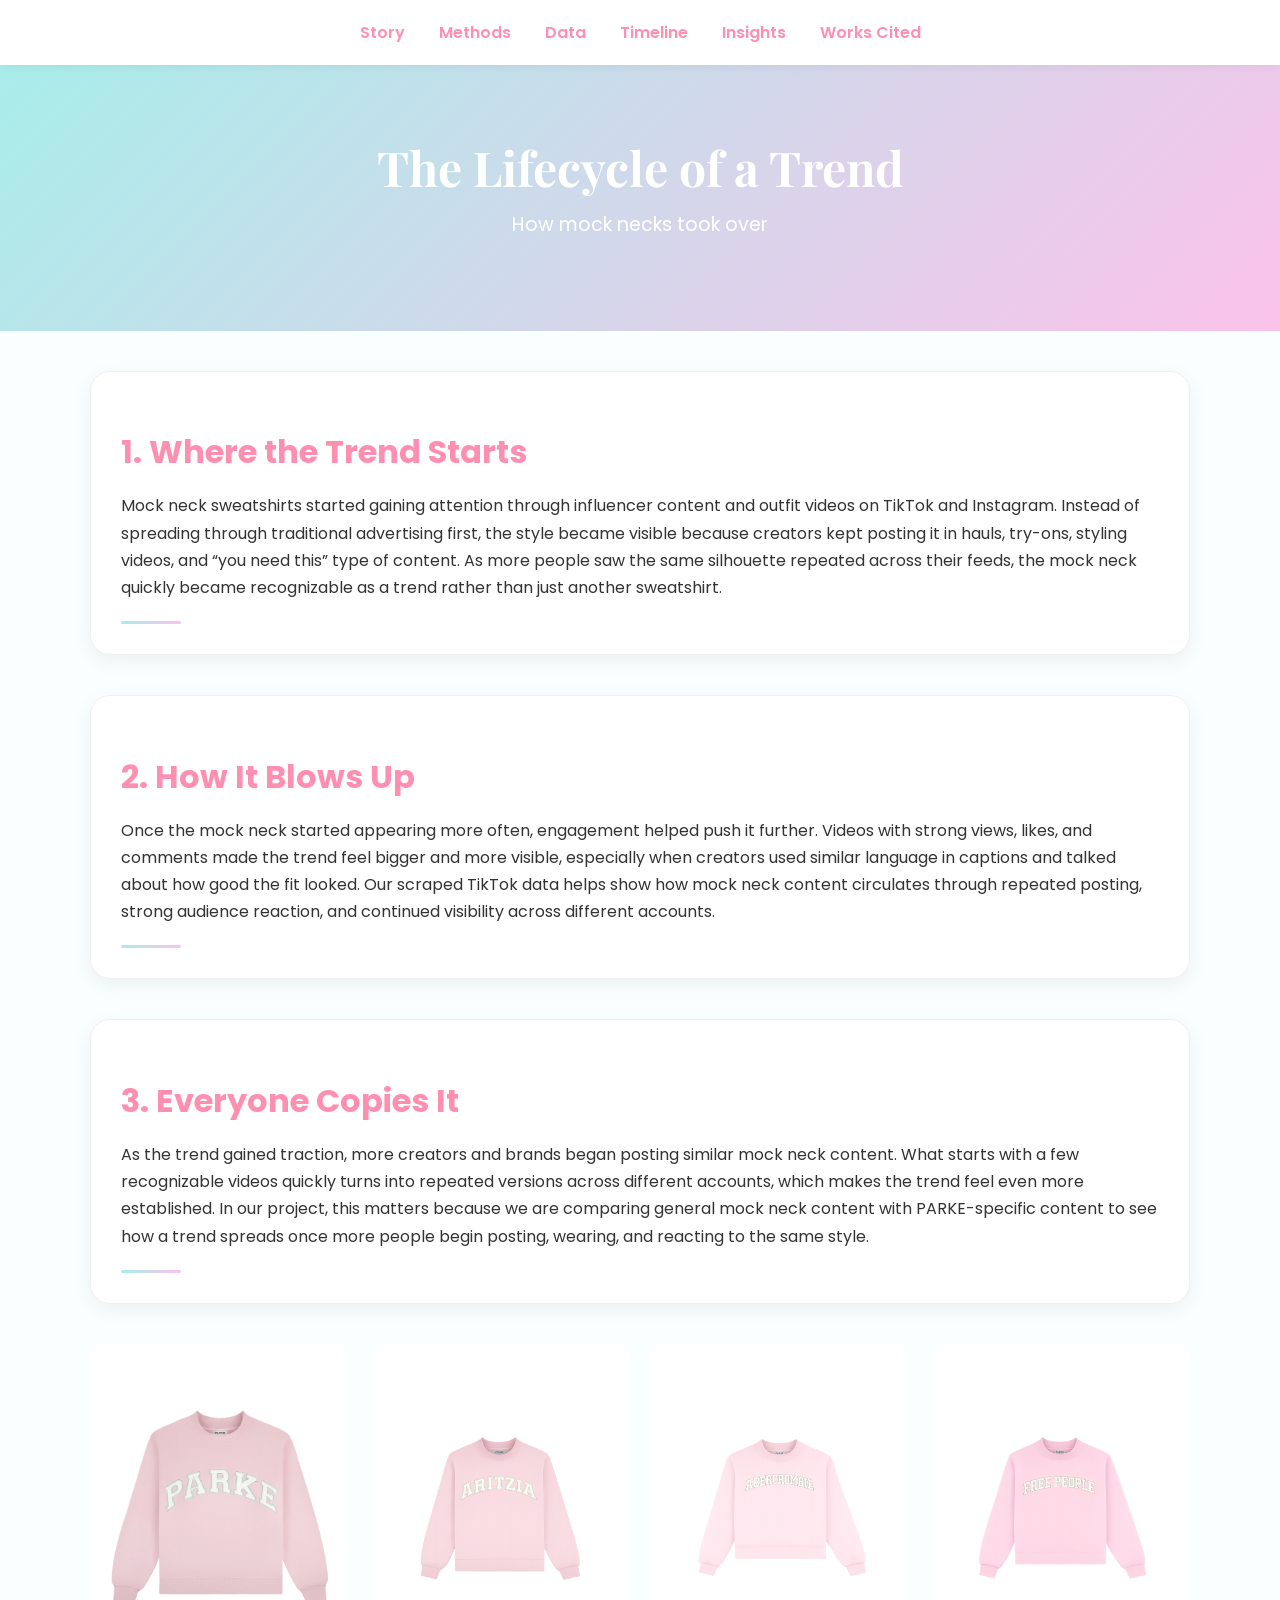
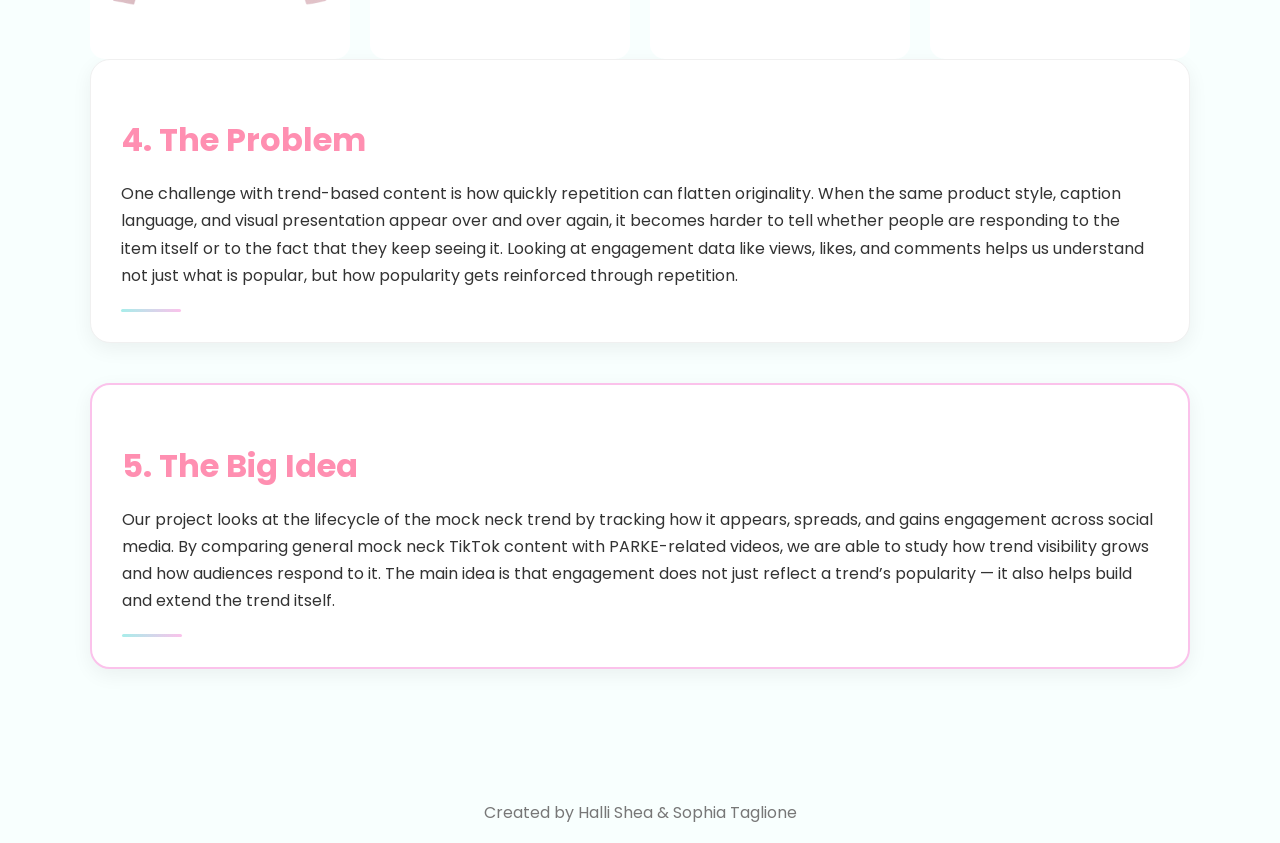
==== index.html @ 61af5d96 "Name changes Changed up Names for our Data etc." ====
<!DOCTYPE html>
<html>
<head>

 <nav>
  <a href="index.html">Story</a>
  <a href="methods.html">Methods</a>
  <a href="findings.html">Data</a>
  <a href="timeline.html">Timeline</a>
  <a href="insights.html">Insights</a>
  <a href="WorksCited.html">Works Cited</a>
</nav>

<link rel="stylesheet" href="style.css">
    <title>Mock Neck Trend Project</title>
</head>
<body>
<body>

<header>
    <h1>The Lifecycle of a Trend</h1>
    <p>How mock necks took over</p>
</header>

<main>

<section>
    <h2>1. Where the Trend Starts</h2>
    <p>Mock neck sweatshirts started gaining attention through influencer content and outfit videos on TikTok and Instagram. Instead of spreading through traditional advertising first, the style became visible because creators kept posting it in hauls, try-ons, styling videos, and “you need this” type of content. As more people saw the same silhouette repeated across their feeds, the mock neck quickly became recognizable as a trend rather than just another sweatshirt.</p>
    
</section>

<section>
    <h2>2. How It Blows Up</h2>
    <p>Once the mock neck started appearing more often, engagement helped push it further. Videos with strong views, likes, and comments made the trend feel bigger and more visible, especially when creators used similar language in captions and talked about how good the fit looked. Our scraped TikTok data helps show how mock neck content circulates through repeated posting, strong audience reaction, and continued visibility across different accounts.</p>
</section>

<section>
  <h2>3. Everyone Copies It</h2>
  <p>As the trend gained traction, more creators and brands began posting similar mock neck content. What starts with a few recognizable videos quickly turns into repeated versions across different accounts, which makes the trend feel even more established. In our project, this matters because we are comparing general mock neck content with PARKE-specific content to see how a trend spreads once more people begin posting, wearing, and reacting to the same style.</p>
  </section>

  <div class="brand-grid">

    <!-- PARKE -->
    <div class="brand-card">
      <div class="image-wrap">
        <img src="images/parkemockneck.webp" alt="PARKE mock neck">
        <div class="overlay">
          <h3>PARKE</h3>
          <p>The brand that started the mock neck trend.</p>
        </div>
      </div>
    </div>

    <!-- ARITZIA -->
    <div class="brand-card">
      <div class="image-wrap">
        <img src="images/aritziamockneck.png" alt="Aritzia mock neck">
        <div class="overlay">
          <h3>Aritzia</h3>
          <p>Premium retail adapting influencer-driven trends.</p>
        </div>
      </div>
    </div>

    <!-- ABERCROMBIE -->
    <div class="brand-card">
      <div class="image-wrap">
        <img src="images/Abercrombiemockneck.png" alt="Abercrombie mock neck">
        <div class="overlay">
          <h3>Abercrombie</h3>
          <p>Mainstream retail following fast-moving trends.</p>
        </div>
      </div>
    </div>

    <!-- FREE PEOPLE -->
    <div class="brand-card">
      <div class="image-wrap">
        <img src="images/Freepeople.png" alt="Free People mock neck">
        <div class="overlay">
          <h3>Free People</h3>
          <p>Shows how trends spread across different style identities.</p>
        </div>
      </div>
    </div>

  </div>
</section>
    </div>

</div>
</section>

<section>
    <h2>4. The Problem</h2>
    <p>One challenge with trend-based content is how quickly repetition can flatten originality. When the same product style, caption language, and visual presentation appear over and over again, it becomes harder to tell whether people are responding to the item itself or to the fact that they keep seeing it. Looking at engagement data like views, likes, and comments helps us understand not just what is popular, but how popularity gets reinforced through repetition.</p>
</section>

<section>
    <h2>5. The Big Idea</h2>
    <p>Our project looks at the lifecycle of the mock neck trend by tracking how it appears, spreads, and gains engagement across social media. By comparing general mock neck TikTok content with PARKE-related videos, we are able to study how trend visibility grows and how audiences respond to it. The main idea is that engagement does not just reflect a trend’s popularity — it also helps build and extend the trend itself.</p>
</section>

  </main>
</body>
<footer class="footer">
  <p>Created by Halli Shea & Sophia Taglione</p>
</footer>
</html>
---- style.css ----
@import url('https://fonts.googleapis.com/css2?family=Poppins:wght@300;500;700&family=Playfair+Display:wght@500&display=swap');

body {
    font-family: 'Poppins', sans-serif;
    background-color: #f8fffe;
    color: #333;
    margin: 0;
    padding: 0;
}

header {
    background: linear-gradient(135deg, #a8edea, #fbc2eb);
    text-align: center;
    padding: 70px 20px;
}

h1 {
    font-family: 'Playfair Display', serif;
    margin: 0;
    font-size: 3rem;
    color: #ffffff;
}

header p {
    margin-top: 10px;
    font-size: 1.2rem;
    color: #ffffff;
}

main {
    max-width: 1100px;
    margin: 0 auto;
    padding: 40px 20px;
}

section {
    background-color: #ffffff;
    margin-bottom: 40px;
    padding: 30px;
    border-radius: 20px;
    box-shadow: 0 6px 20px rgba(0, 0, 0, 0.06);
    border: 1px solid #f0f0f0;
    transition: transform 0.3s ease;
}

section:hover {
    transform: translateY(-5px);
}

h2 {
    color: #ff8fb1;
    margin-bottom: 10px;
    font-size: 2rem;
}

p {
    line-height: 1.7;
    font-size: 1rem;
}

img {
    width: 100%;
    border-radius: 14px;
    margin-top: 15px;
}

section::after {
    content: "";
    display: block;
    width: 60px;
    height: 3px;
    background: linear-gradient(to right, #a8edea, #fbc2eb);
    margin-top: 20px;
    border-radius: 10px;
}

.brand-grid {
    display: grid;
    grid-template-columns: repeat(auto-fit, minmax(220px, 1fr));
    gap: 20px;
    margin-top: 25px;
}

.brand-card {
    position: relative;
    border-radius: 15px;
    padding: 20px;
    background: white;
    overflow: hidden;
}

.image-wrap {
    position: relative;
    width: 100%;
    max-width: 260px;
    margin: 0 auto;
}

.image-wrap img {
    width: 100%;
    height: 260px;
    object-fit: contain;
    display: block;
}

.overlay {
    position: absolute;
    inset: 0;
    background: rgba(255, 143, 177, 0.9);
    color: white;
    opacity: 0;
    transition: 0.3s ease;
    border-radius: 15px;
    display: flex;
    flex-direction: column;
    align-items: center;
    justify-content: center;
    text-align: center;
    padding: 20px;
}

.image-wrap:hover .overlay {
    opacity: 1;
}

.overlay h3 {
    margin-bottom: 10px;
    font-size: 1.2rem;
}

.overlay p {
    font-size: 0.9rem;
}

/* DATA SECTION */
.data-section {
    background: linear-gradient(180deg, #ffffff 0%, #fcfcff 100%);
}

.section-intro {
    margin-bottom: 30px;
}

.chart-grid {
    display: grid;
    grid-template-columns: 1fr 1fr;
    gap: 24px;
    margin-top: 25px;
}

.chart-card {
    background: #fff9fc;
    border: 1px solid #f7dce8;
    border-radius: 18px;
    padding: 22px;
    box-shadow: 0 4px 12px rgba(0, 0, 0, 0.04);
}

.chart-card h3 {
    margin-top: 0;
    margin-bottom: 18px;
    color: #ff8fb1;
    font-size: 1.3rem;
}

.chart-card canvas {
    width: 100% !important;
    max-height: 340px;
}

.chart-note {
    margin-top: 15px;
    font-size: 0.95rem;
    color: #555;
}

.full-width {
    margin-top: 24px;
}

@media (max-width: 900px) {
    .chart-grid {
        grid-template-columns: 1fr;
    }

    h1 {
        font-size: 2.4rem;
    }

    h2 {
        font-size: 1.7rem;
    }
}

nav {
    background: #ffffff;
    padding: 15px 20px;
    text-align: center;
    box-shadow: 0 2px 10px rgba(0, 0, 0, 0.05);
    position: sticky;
    top: 0;
    z-index: 100;
}

nav a {
    color: #ff8fb1;
    text-decoration: none;
    font-weight: 600;
    margin: 0 18px;
    font-size: 1rem;
}

nav a:hover {
    color: #d96f95;
}

.page-button {
    display: inline-block;
    margin-top: 20px;
    background: linear-gradient(to right, #a8edea, #fbc2eb);
    color: white;
    text-decoration: none;
    padding: 12px 22px;
    border-radius: 999px;
    font-weight: 600;
    transition: 0.3s ease;
}

.page-button:hover {
    transform: translateY(-2px);
    opacity: 0.95;
}

.button-wrap {
    text-align: center;
    margin-top: 10px;
}

.top-nav {
  display: flex;
  justify-content: center;
  gap: 40px;
  padding: 15px 0;
  background: #ffffff;
  position: sticky;
  top: 0;
  z-index: 1000;
}

.top-nav a {
  text-decoration: none;
  font-weight: 600;
  color: #ff8fb1;
  font-size: 1.1rem;
  transition: 0.2s ease;
}

.top-nav a:hover {
  opacity: 0.6;
}

section:last-of-type {
    border: 2px solid #fbc2eb;
}

nav {
  text-align: center;
  padding: 20px;
}

nav a {
  margin: 0 15px;
  text-decoration: none;
  color: #ff8fb1;
  font-weight: 600;
}

.timeline-bar {
    position: relative;
    display: grid;
    grid-template-columns: repeat(6, 1fr);
    gap: 20px;
    margin-top: 30px;
    padding-top: 30px;
}

.timeline-bar::before {
    content: "";
    position: absolute;
    top: 38px;
    left: 0;
    right: 0;
    height: 4px;
    background: linear-gradient(to right, #a8edea, #fbc2eb);
    border-radius: 10px;
    z-index: 0;
}

.timeline-point {
    position: relative;
    text-align: center;
    z-index: 1;
}

.timeline-dot {
    width: 18px;
    height: 18px;
    background: #ff8fb1;
    border: 4px solid #ffffff;
    border-radius: 50%;
    margin: 0 auto 18px;
    box-shadow: 0 0 0 3px rgba(255, 143, 177, 0.18);
}

.timeline-point h3 {
    font-size: 1rem;
    color: #ff8fb1;
    margin-bottom: 8px;
}

.timeline-point p {
    font-size: 0.9rem;
    line-height: 1.5;
    margin: 0 auto;
    max-width: 160px;
}

@media (max-width: 950px) {
    .timeline-bar {
        grid-template-columns: 1fr;
        gap: 28px;
        padding-top: 0;
    }

    .timeline-bar::before {
        display: none;
    }

    .timeline-point {
        background: #fff9fc;
        border: 1px solid #f7dce8;
        border-radius: 18px;
        padding: 20px;
    }

    .timeline-dot {
        margin-bottom: 12px;
    }

    .timeline-point p {
        max-width: 100%;
    }
}

.quote-grid {
    display: grid;
    grid-template-columns: repeat(auto-fit, minmax(220px, 1fr));
    gap: 20px;
    margin: 25px 0;
}

.quote-card {
    background: #fff9fc;
    border: 1px solid #f7dce8;
    border-radius: 18px;
    padding: 24px;
    box-shadow: 0 4px 12px rgba(0, 0, 0, 0.04);
    text-align: center;
}

.quote-card p {
    margin: 0;
    font-weight: 600;
    color: #555;
    font-size: 1rem;
}

.example-grid {
    display: grid;
    grid-template-columns: repeat(auto-fit, minmax(320px, 1fr));
    gap: 24px;
    margin-top: 25px;
}

.example-card {
    background: #fff9fc;
    border: 1px solid #f7dce8;
    border-radius: 18px;
    padding: 20px;
    box-shadow: 0 4px 12px rgba(0, 0, 0, 0.04);
}

.paired-images {
    display: grid;
    grid-template-columns: 1fr 1fr;
    gap: 12px;
    margin-bottom: 15px;
}

.paired-images img {
    width: 100%;
    height: 260px;
    object-fit: contain;
    background: #ffffff;
    border-radius: 14px;
    margin: 0;
}

.example-card h3 {
    color: #ff8fb1;
    margin-bottom: 8px;
}

.example-card p {
    font-size: 0.95rem;
}
.works-container {
  max-width: 800px;
  margin: 0 auto;
  padding: 60px 20px;
}

.works-container h1 {
  text-align: center;
  font-size: 40px;
  margin-bottom: 40px;
  color: #000;
}

.works-list p {
  font-size: 14px;
  line-height: 1.6;
  margin-bottom: 25px;
}

.works-list a {
  color: #d97ca4;
  word-break: break-word;
}

.footer {
  text-align: center;
  font-size: 12px;
  color: #777;
  margin-top: 50px;
}
.works-card {
  background: #fffafc;
  border: 2px solid #f3b6d3;
  border-radius: 20px;
  padding: 30px;
  max-width: 700px;
  margin: 40px auto;
}

.works-card p {
  font-size: 14px;
  line-height: 1.6;
  margin-bottom: 20px;
}
.ai-disclosure {
  margin-top: 40px;
  font-size: 12px;
  color: #666;
  text-align: center;
}
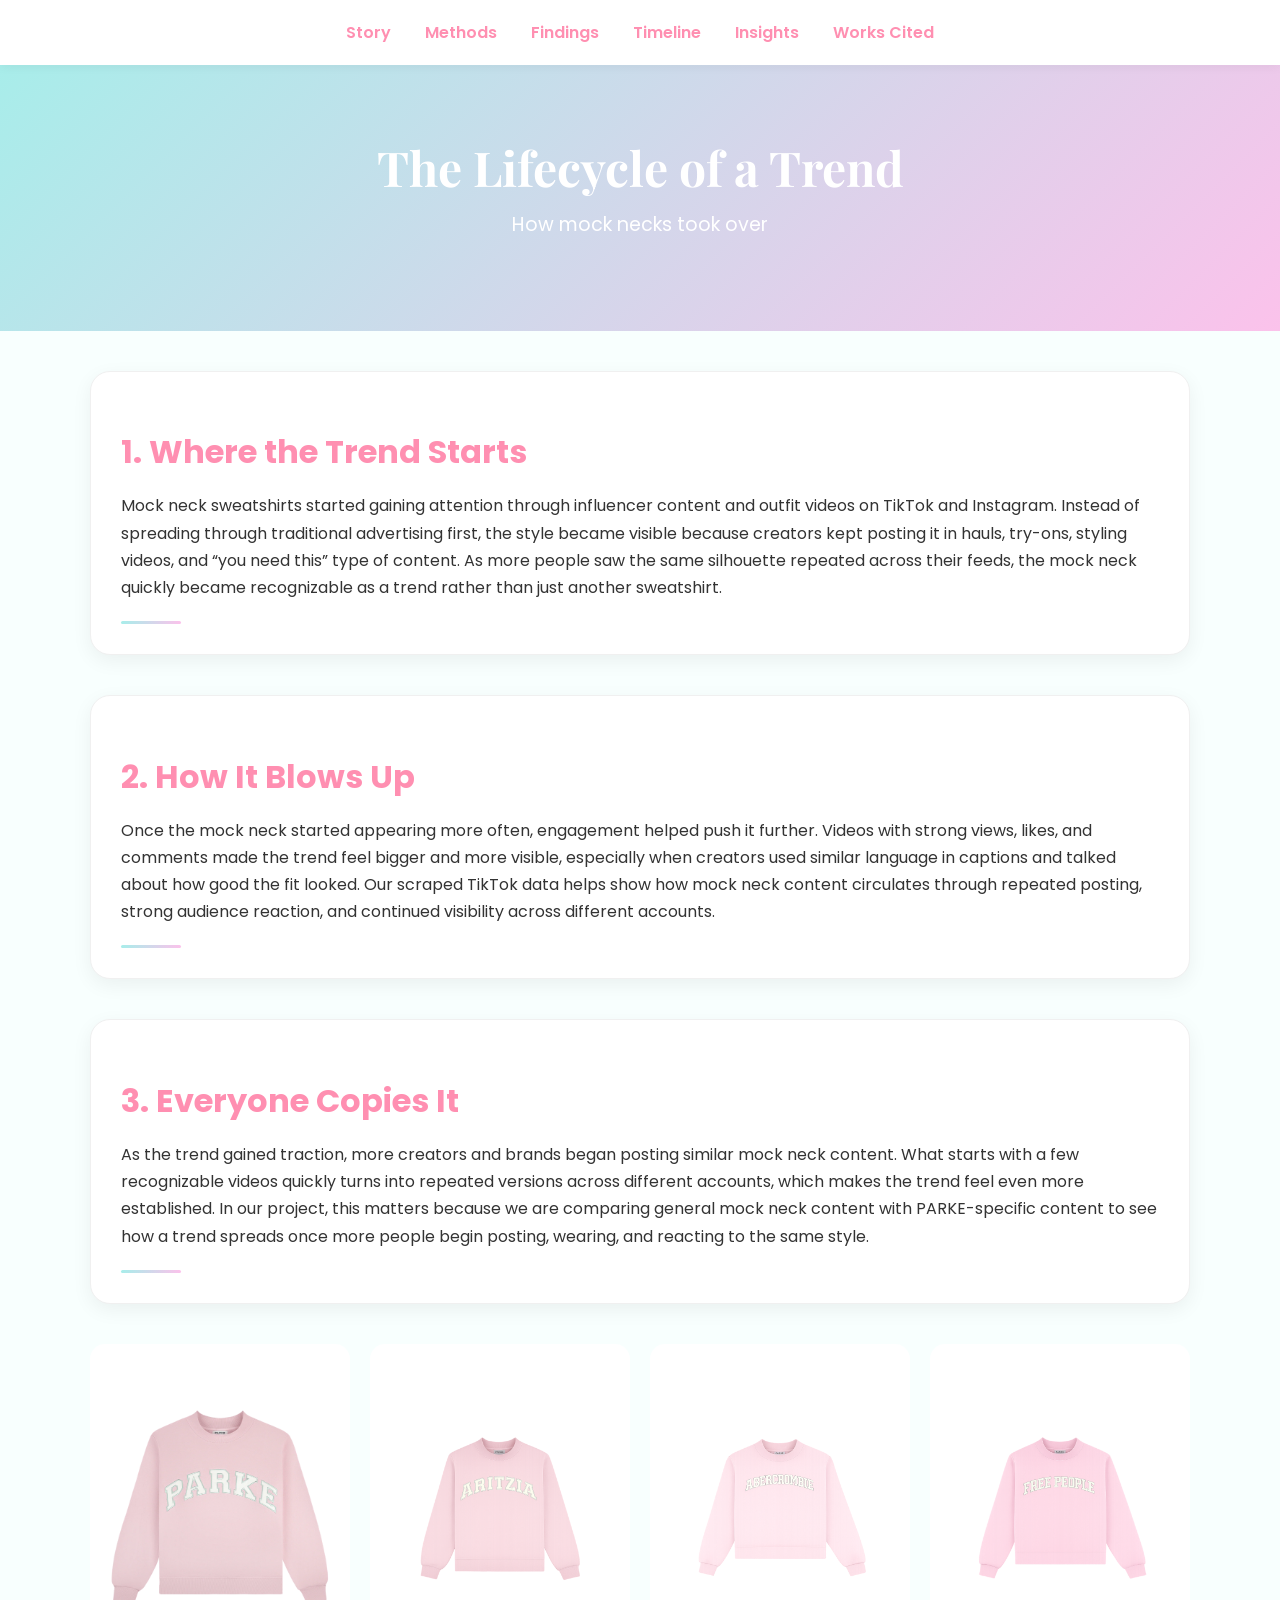
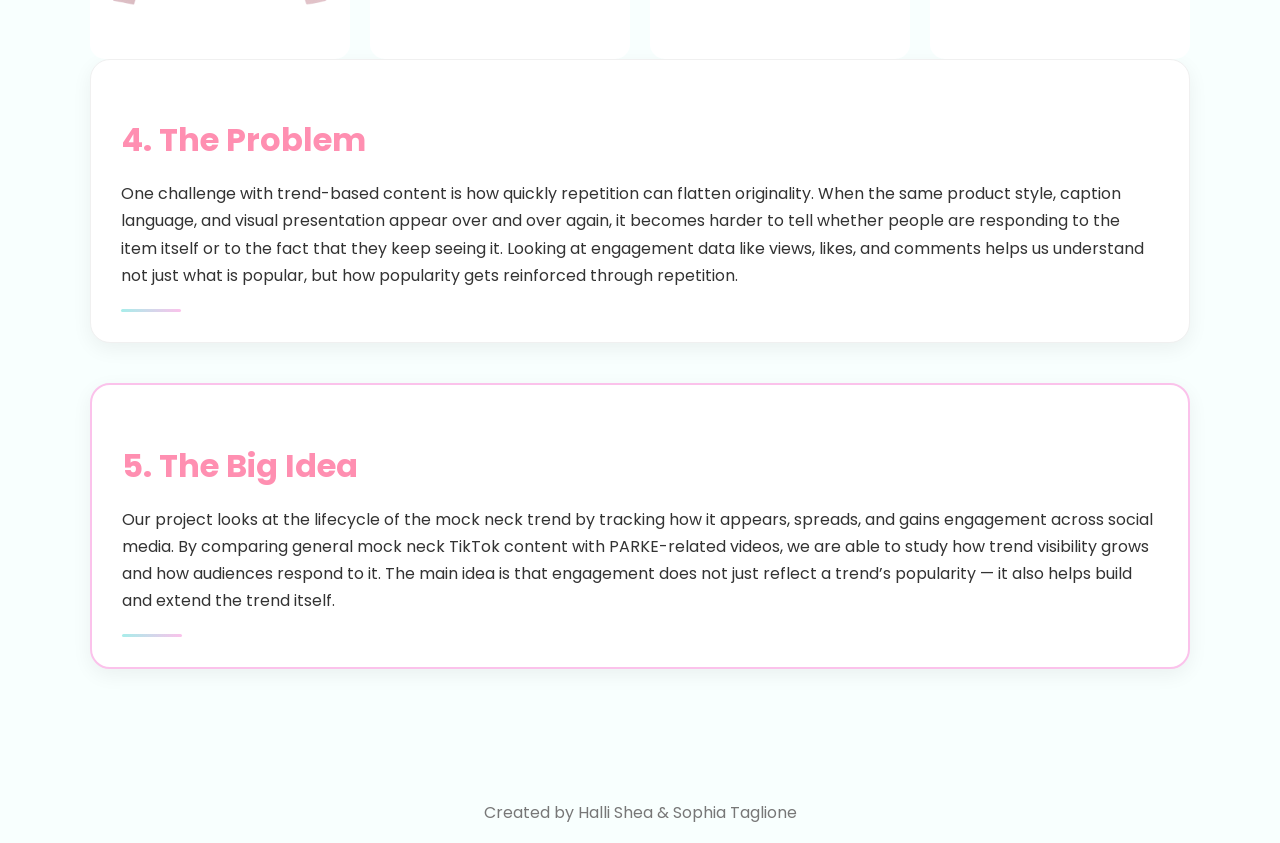
==== commit 2206db7a: "Rename Data nav link to Findings and fix markup Update navigation across pages to change the link la" ====
--- a/index.html
+++ b/index.html
@@ -2,10 +2,10 @@
 <html>
 <head>
 
- <nav>
+  <nav>
   <a href="index.html">Story</a>
   <a href="methods.html">Methods</a>
-  <a href="findings.html">Data</a>
+  <a href="findings.html">Findings</a>
   <a href="timeline.html">Timeline</a>
   <a href="insights.html">Insights</a>
   <a href="WorksCited.html">Works Cited</a>
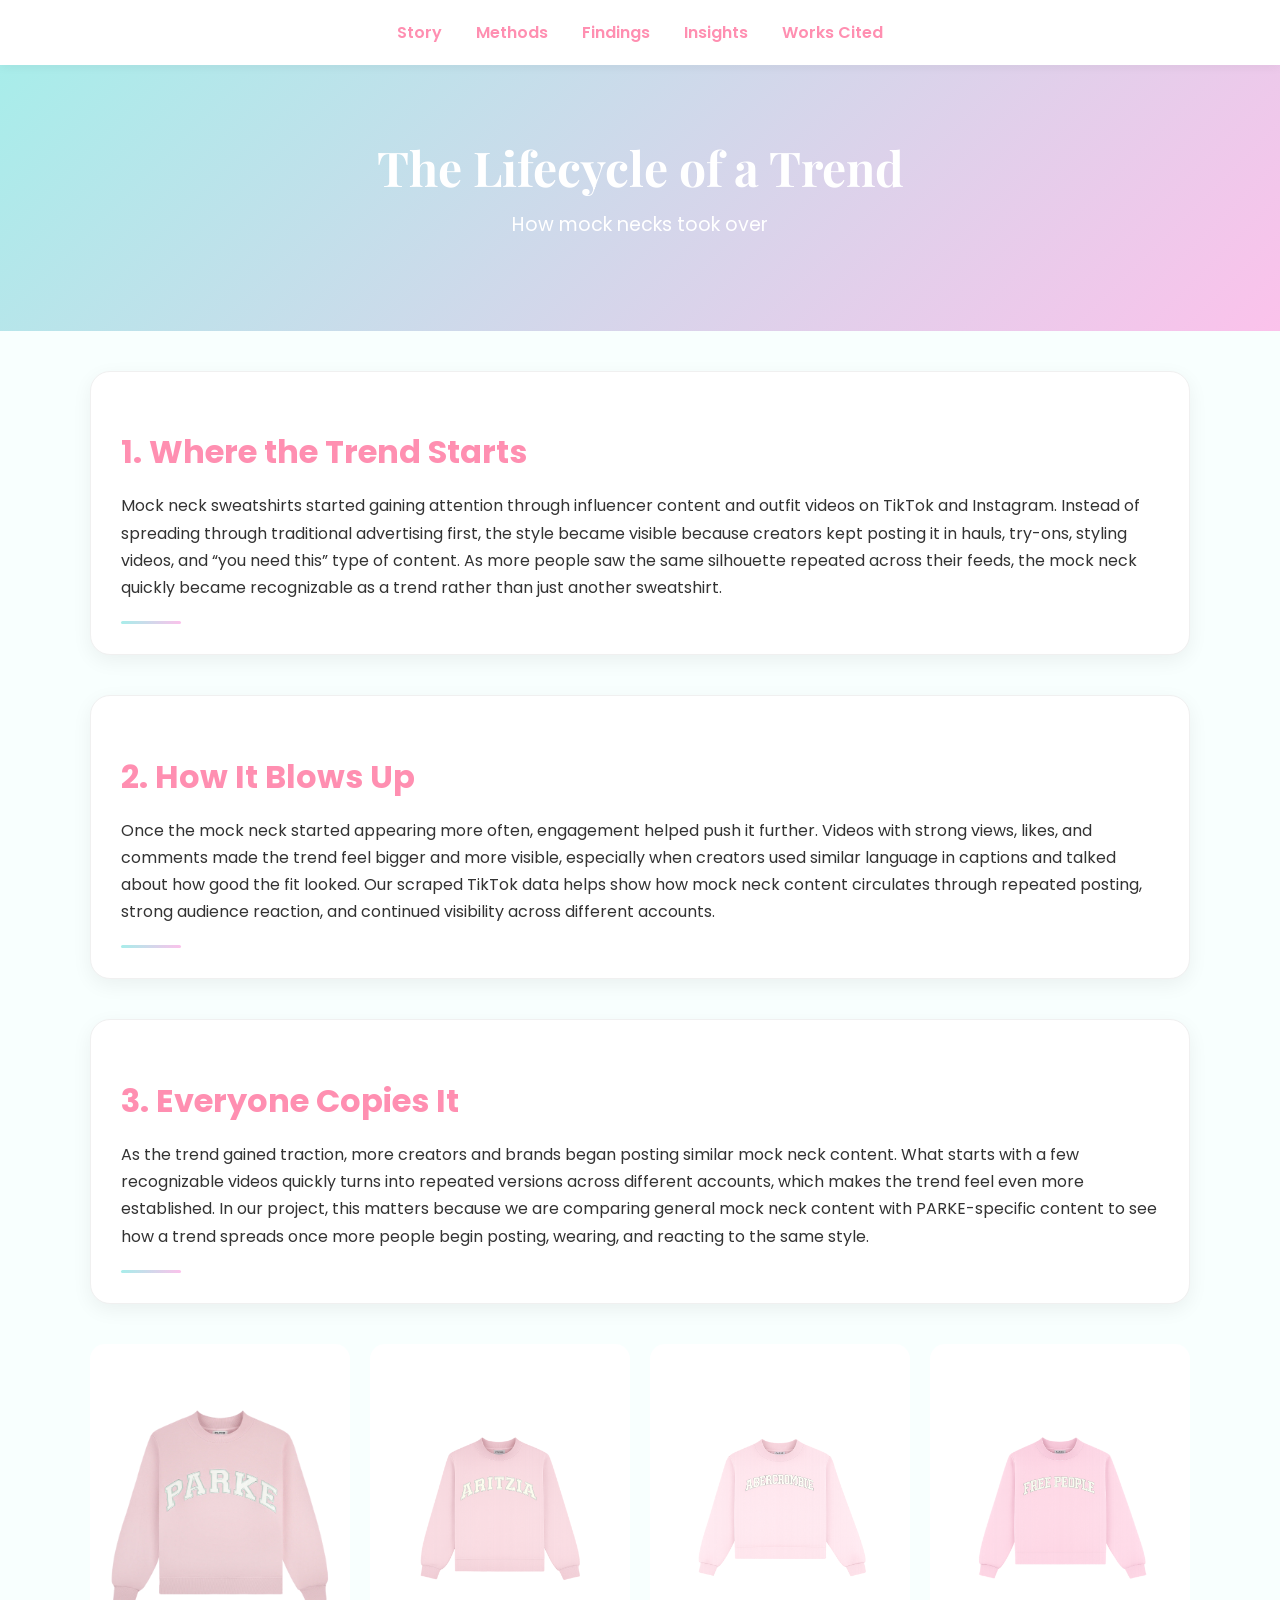
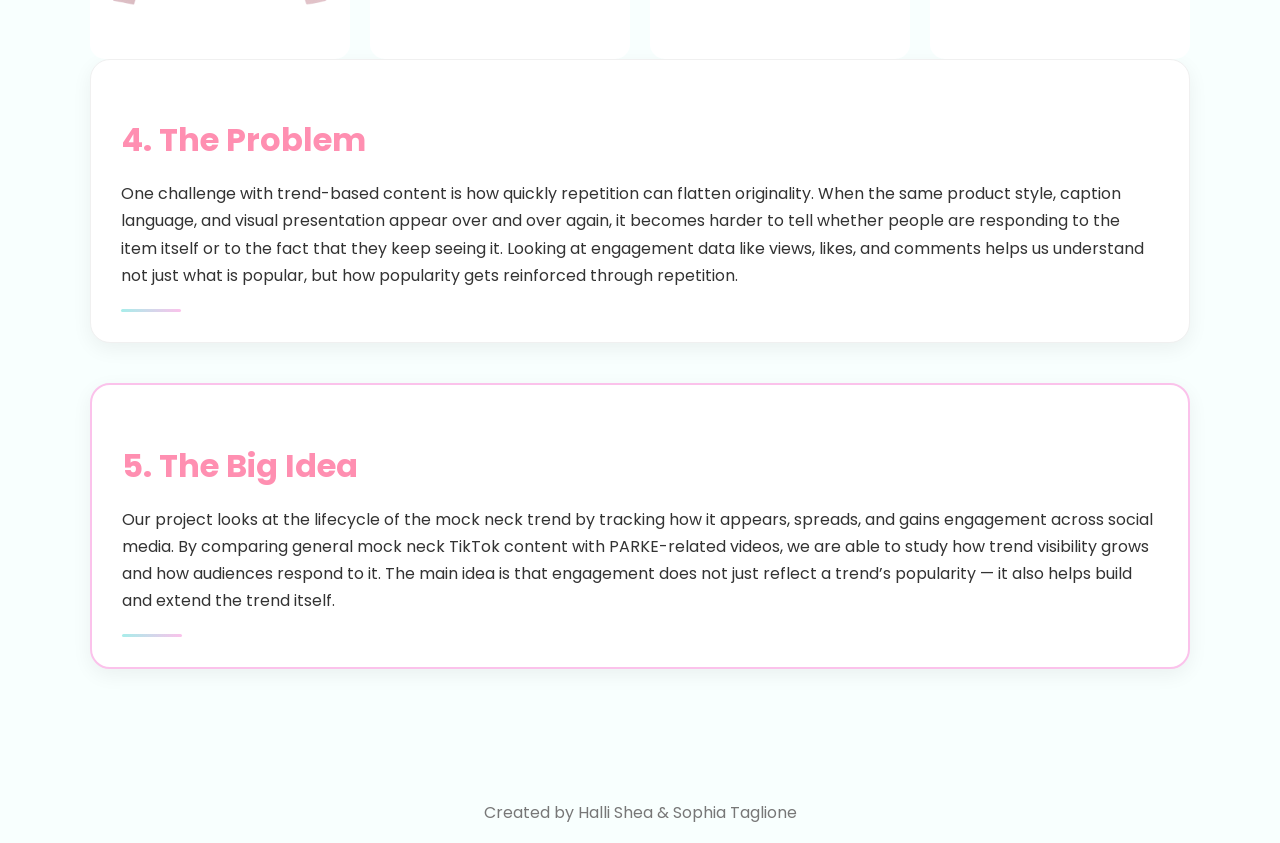
==== commit 1c9a48ac: "Remove timeline page; embed timeline content Delete timeline.html and remove Timeline links from sit" ====
--- a/index.html
+++ b/index.html
@@ -6,7 +6,6 @@
   <a href="index.html">Story</a>
   <a href="methods.html">Methods</a>
   <a href="findings.html">Findings</a>
-  <a href="timeline.html">Timeline</a>
   <a href="insights.html">Insights</a>
   <a href="WorksCited.html">Works Cited</a>
 </nav>
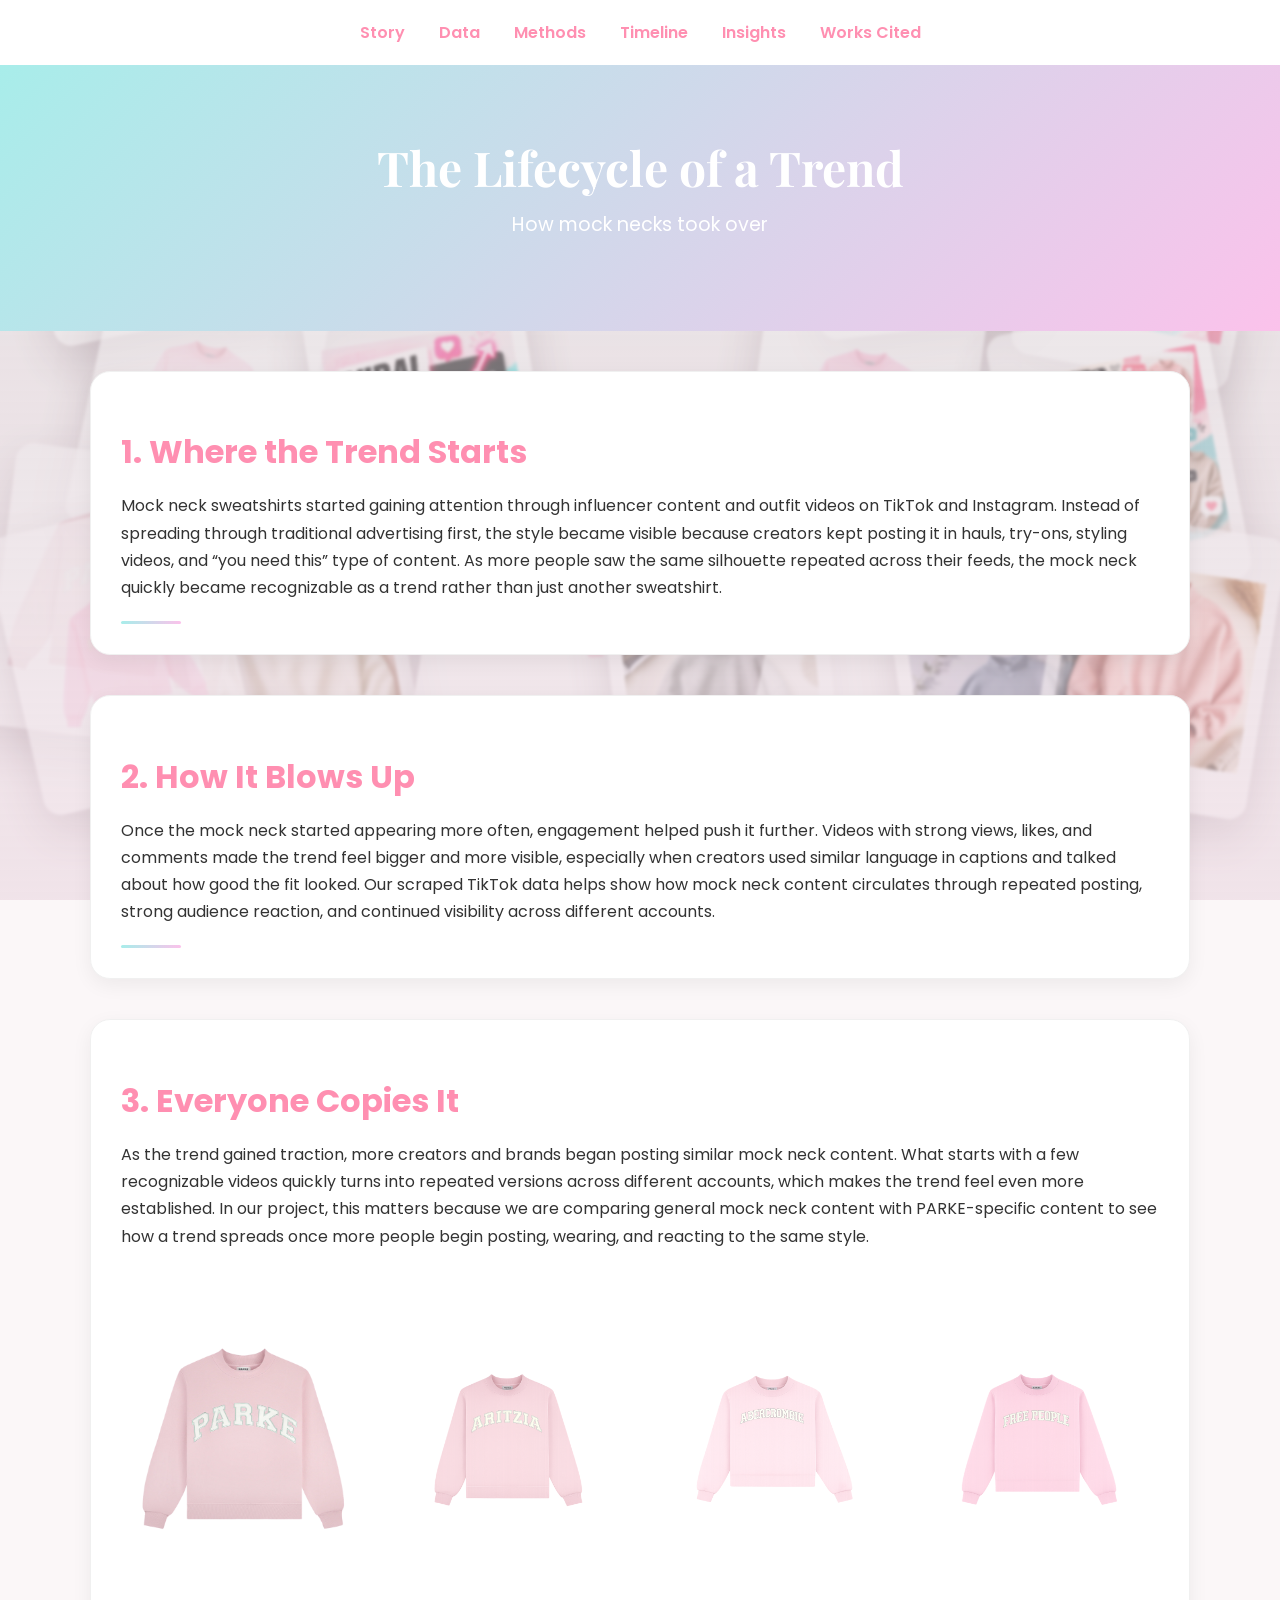
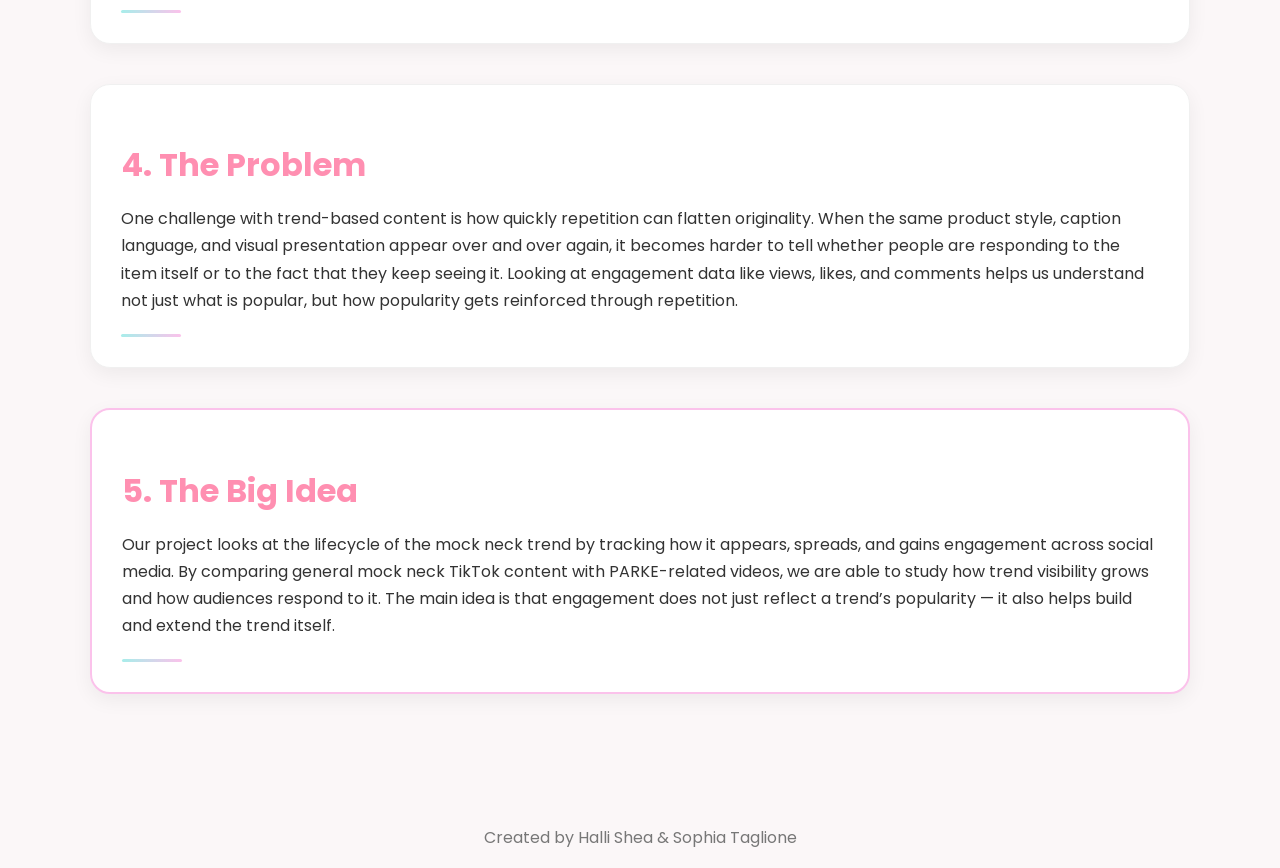
==== commit 5c5c3b49: "Homepage update" ====
--- a/index.html
+++ b/index.html
@@ -1,20 +1,40 @@
 <!DOCTYPE html>
-<html>
+<html lang="en">
 <head>
+<meta charset="UTF-8">
+<meta name="viewport" content="width=device-width, initial-scale=1.0">
+<link rel="stylesheet" href="style.css">
+    <title>Mock Neck Trend Project</title>
+</head>
+<body class="homepage">
 
-  <nav>
+<div class="trend-collage-bg" aria-hidden="true">
+  <img src="images/parkemockneck.webp" alt="">
+  <img src="images/collage-sold-out.png" alt="">
+  <img src="images/aritziamockneck.png" alt="">
+  <img src="images/collage-comments.png" alt="">
+  <img src="images/Abercrombiemockneck.png" alt="">
+  <img src="images/collage-viral-graph.png" alt="">
+  <img src="images/Freepeople.png" alt="">
+  <img src="images/collage-trending-feed.png" alt="">
+  <img src="images/parkemockneck.webp" alt="">
+  <img src="images/collage-cream-mockneck.png" alt="">
+  <img src="images/aritziamockneck.png" alt="">
+  <img src="images/collage-gray-mockneck.png" alt="">
+  <img src="images/Abercrombiemockneck.png" alt="">
+  <img src="images/collage-blue-mockneck.png" alt="">
+  <img src="images/Freepeople.png" alt="">
+  <img src="images/collage-pink-mockneck.png" alt="">
+</div>
+
+<nav>
   <a href="index.html">Story</a>
+  <a href="data.html">Data</a>
   <a href="methods.html">Methods</a>
-  <a href="findings.html">Findings</a>
+  <a href="timeline.html">Timeline</a>
   <a href="insights.html">Insights</a>
   <a href="WorksCited.html">Works Cited</a>
 </nav>
-
-<link rel="stylesheet" href="style.css">
-    <title>Mock Neck Trend Project</title>
-</head>
-<body>
-<body>
 
 <header>
     <h1>The Lifecycle of a Trend</h1>
@@ -37,7 +57,6 @@
 <section>
   <h2>3. Everyone Copies It</h2>
   <p>As the trend gained traction, more creators and brands began posting similar mock neck content. What starts with a few recognizable videos quickly turns into repeated versions across different accounts, which makes the trend feel even more established. In our project, this matters because we are comparing general mock neck content with PARKE-specific content to see how a trend spreads once more people begin posting, wearing, and reacting to the same style.</p>
-  </section>
 
   <div class="brand-grid">
 
@@ -87,10 +106,6 @@
 
   </div>
 </section>
-    </div>
-
-</div>
-</section>
 
 <section>
     <h2>4. The Problem</h2>
@@ -103,8 +118,8 @@
 </section>
 
   </main>
-</body>
 <footer class="footer">
   <p>Created by Halli Shea & Sophia Taglione</p>
 </footer>
-</html>+</body>
+</html>
--- a/style.css
+++ b/style.css
@@ -6,6 +6,148 @@
     color: #333;
     margin: 0;
     padding: 0;
+}
+
+body.homepage {
+    background: #fbf7f8;
+    min-height: 100vh;
+    overflow-x: hidden;
+}
+
+.trend-collage-bg {
+    position: fixed;
+    inset: 0;
+    z-index: 0;
+    pointer-events: none;
+    overflow: hidden;
+}
+
+.trend-collage-bg::after {
+    content: "";
+    position: absolute;
+    inset: 0;
+    background:
+        linear-gradient(180deg, rgba(255, 255, 255, 0.18), rgba(255, 233, 244, 0.54)),
+        rgba(35, 24, 31, 0.12);
+    backdrop-filter: blur(0.8px);
+}
+
+.trend-collage-bg img {
+    position: absolute;
+    width: clamp(130px, 15vw, 245px);
+    height: clamp(155px, 20vw, 300px);
+    object-fit: contain;
+    padding: 14px;
+    margin: 0;
+    background: rgba(255, 255, 255, 0.88);
+    border-radius: 18px;
+    box-shadow: 0 18px 45px rgba(63, 39, 51, 0.28);
+    filter: blur(1.2px) saturate(1.18) contrast(1.04);
+    opacity: 0.8;
+}
+
+.trend-collage-bg img:nth-child(1) {
+    top: 5%;
+    left: 2%;
+    transform: rotate(-12deg);
+}
+
+.trend-collage-bg img:nth-child(2) {
+    top: 3%;
+    left: 18%;
+    transform: rotate(9deg);
+}
+
+.trend-collage-bg img:nth-child(3) {
+    top: 5%;
+    right: 20%;
+    transform: rotate(-7deg);
+}
+
+.trend-collage-bg img:nth-child(4) {
+    top: 10%;
+    right: 2%;
+    transform: rotate(11deg);
+}
+
+.trend-collage-bg img:nth-child(5) {
+    top: 29%;
+    left: 7%;
+    transform: rotate(12deg);
+}
+
+.trend-collage-bg img:nth-child(6) {
+    top: 32%;
+    left: 25%;
+    transform: rotate(-9deg);
+}
+
+.trend-collage-bg img:nth-child(7) {
+    top: 30%;
+    right: 24%;
+    transform: rotate(8deg);
+}
+
+.trend-collage-bg img:nth-child(8) {
+    top: 35%;
+    right: 4%;
+    transform: rotate(-11deg);
+}
+
+.trend-collage-bg img:nth-child(9) {
+    bottom: 18%;
+    left: 0;
+    transform: rotate(7deg);
+}
+
+.trend-collage-bg img:nth-child(10) {
+    bottom: 8%;
+    left: 15%;
+    transform: rotate(-10deg);
+}
+
+.trend-collage-bg img:nth-child(11) {
+    bottom: 19%;
+    left: 34%;
+    transform: rotate(10deg);
+}
+
+.trend-collage-bg img:nth-child(12) {
+    bottom: 6%;
+    left: 48%;
+    transform: rotate(-6deg);
+}
+
+.trend-collage-bg img:nth-child(13) {
+    bottom: 17%;
+    right: 22%;
+    transform: rotate(12deg);
+}
+
+.trend-collage-bg img:nth-child(14) {
+    bottom: 3%;
+    right: 12%;
+    transform: rotate(-8deg);
+}
+
+.trend-collage-bg img:nth-child(15) {
+    top: 57%;
+    left: 1%;
+    transform: rotate(-13deg);
+}
+
+.trend-collage-bg img:nth-child(16) {
+    top: 58%;
+    right: 1%;
+    transform: rotate(9deg);
+}
+
+.homepage nav,
+.homepage header,
+.homepage main,
+.homepage .footer {
+    position: relative;
+    z-index: 1;
 }
 
 header {
@@ -463,4 +605,4 @@
   font-size: 12px;
   color: #666;
   text-align: center;
-}+}
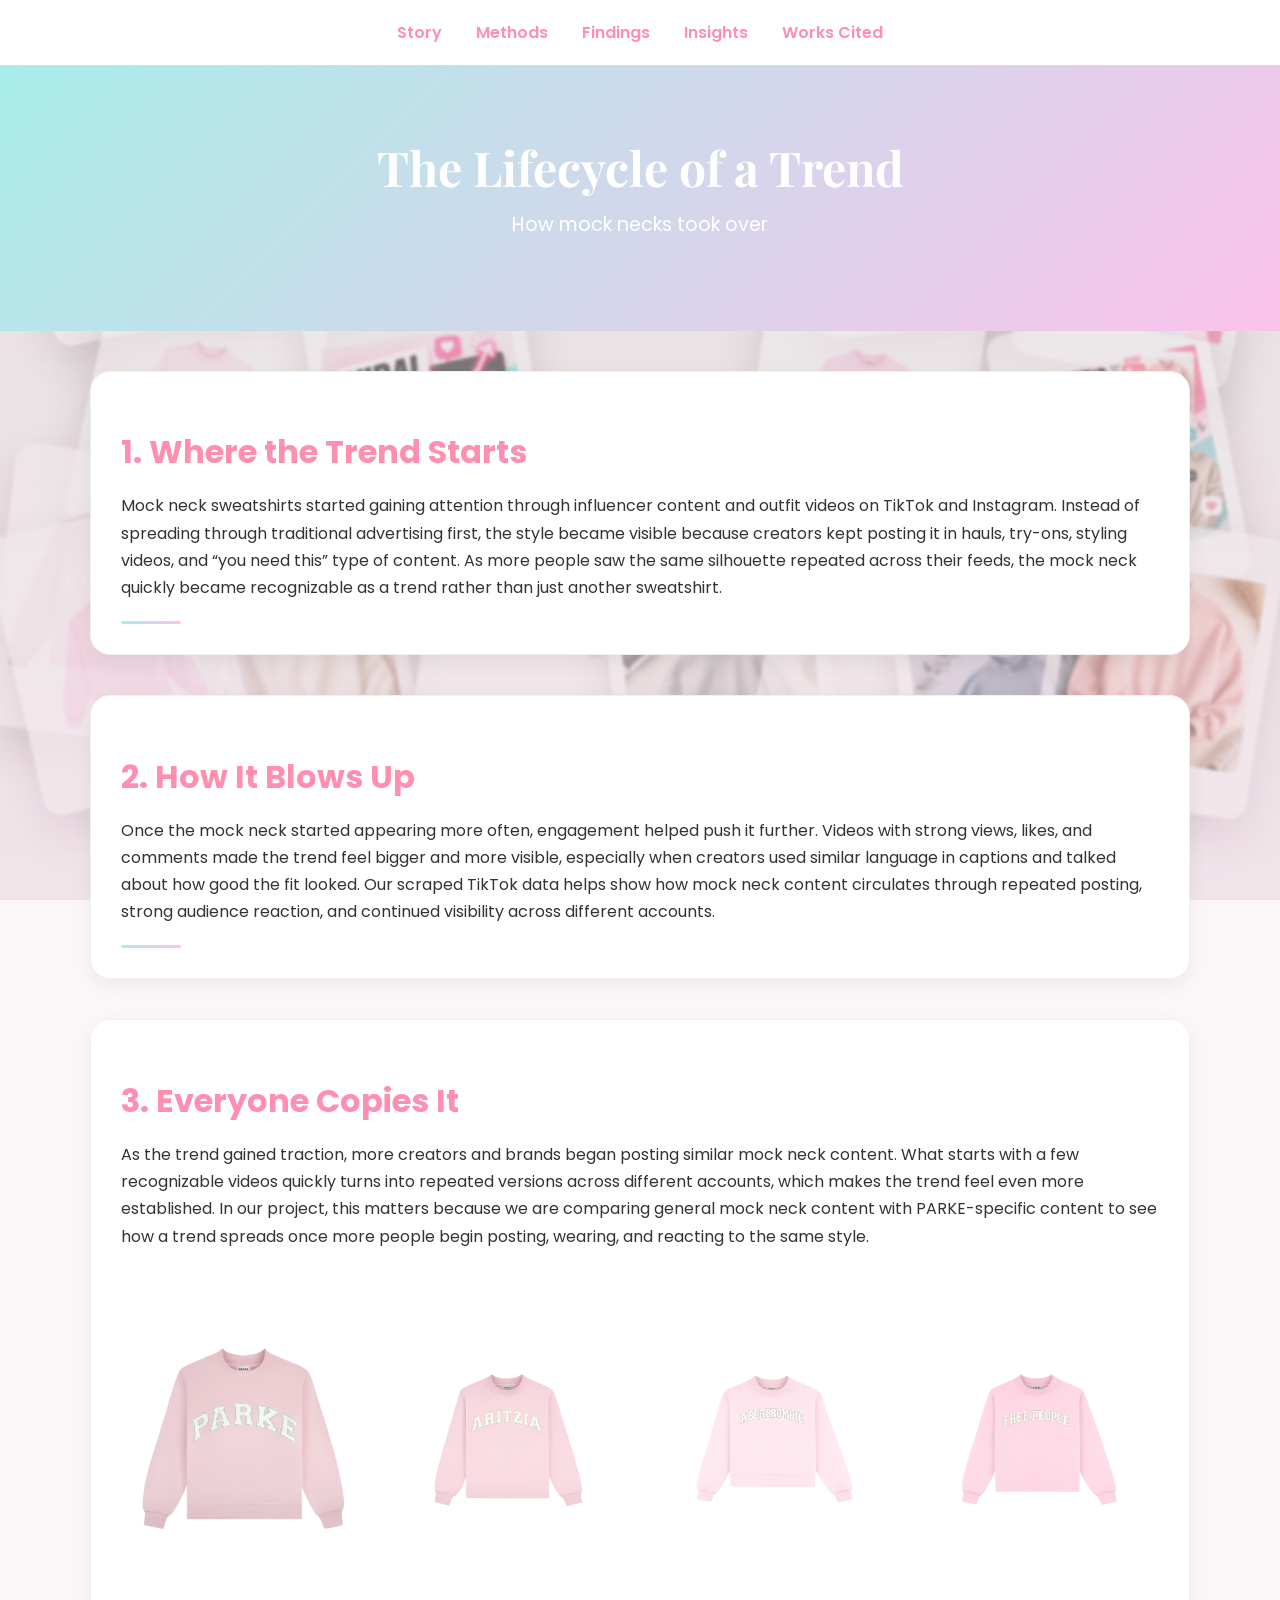
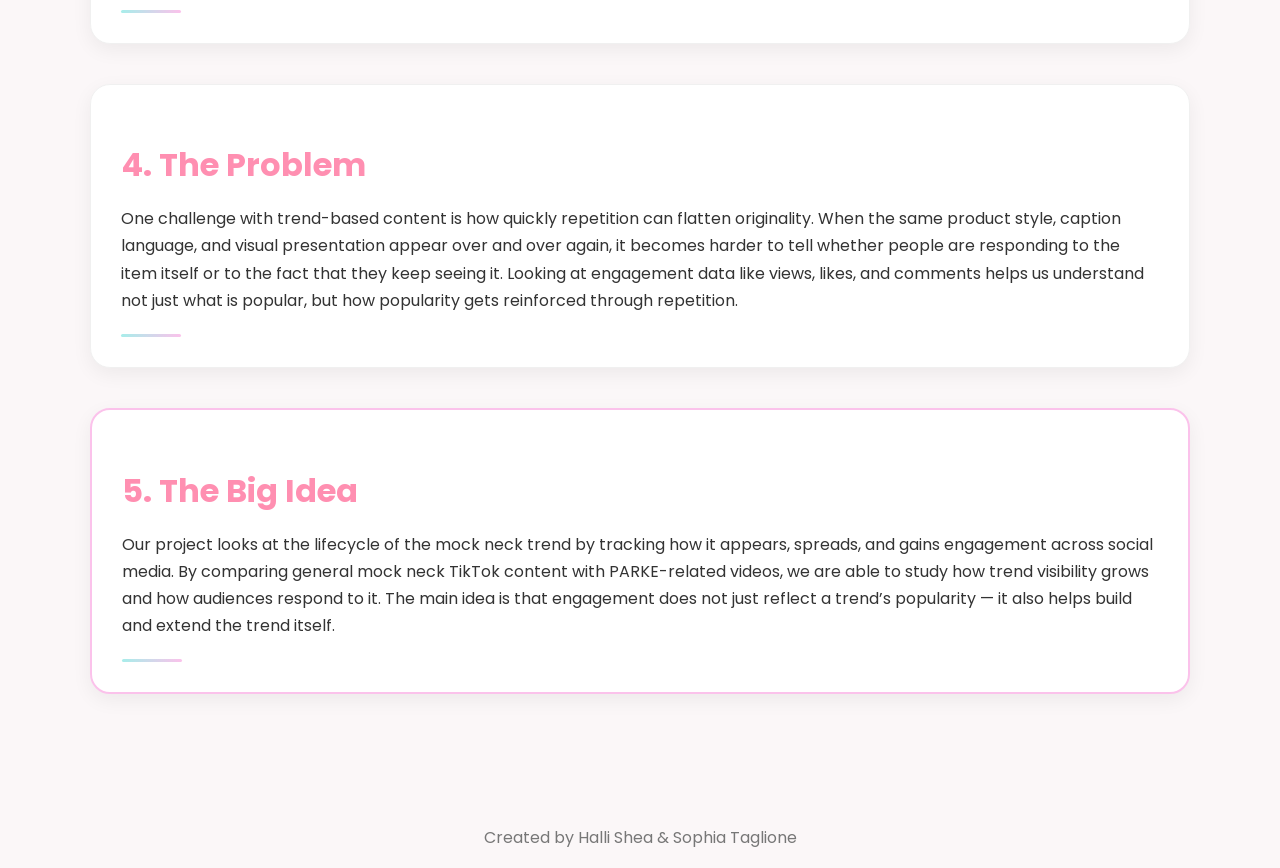
==== commit 517e163c: "Merge branch 'main' of https://github.com/Hallirshea/dcda-final-project" ====
--- a/index.html
+++ b/index.html
@@ -27,11 +27,10 @@
   <img src="images/collage-pink-mockneck.png" alt="">
 </div>
 
-<nav>
+  <nav>
   <a href="index.html">Story</a>
-  <a href="data.html">Data</a>
   <a href="methods.html">Methods</a>
-  <a href="timeline.html">Timeline</a>
+  <a href="findings.html">Findings</a>
   <a href="insights.html">Insights</a>
   <a href="WorksCited.html">Works Cited</a>
 </nav>
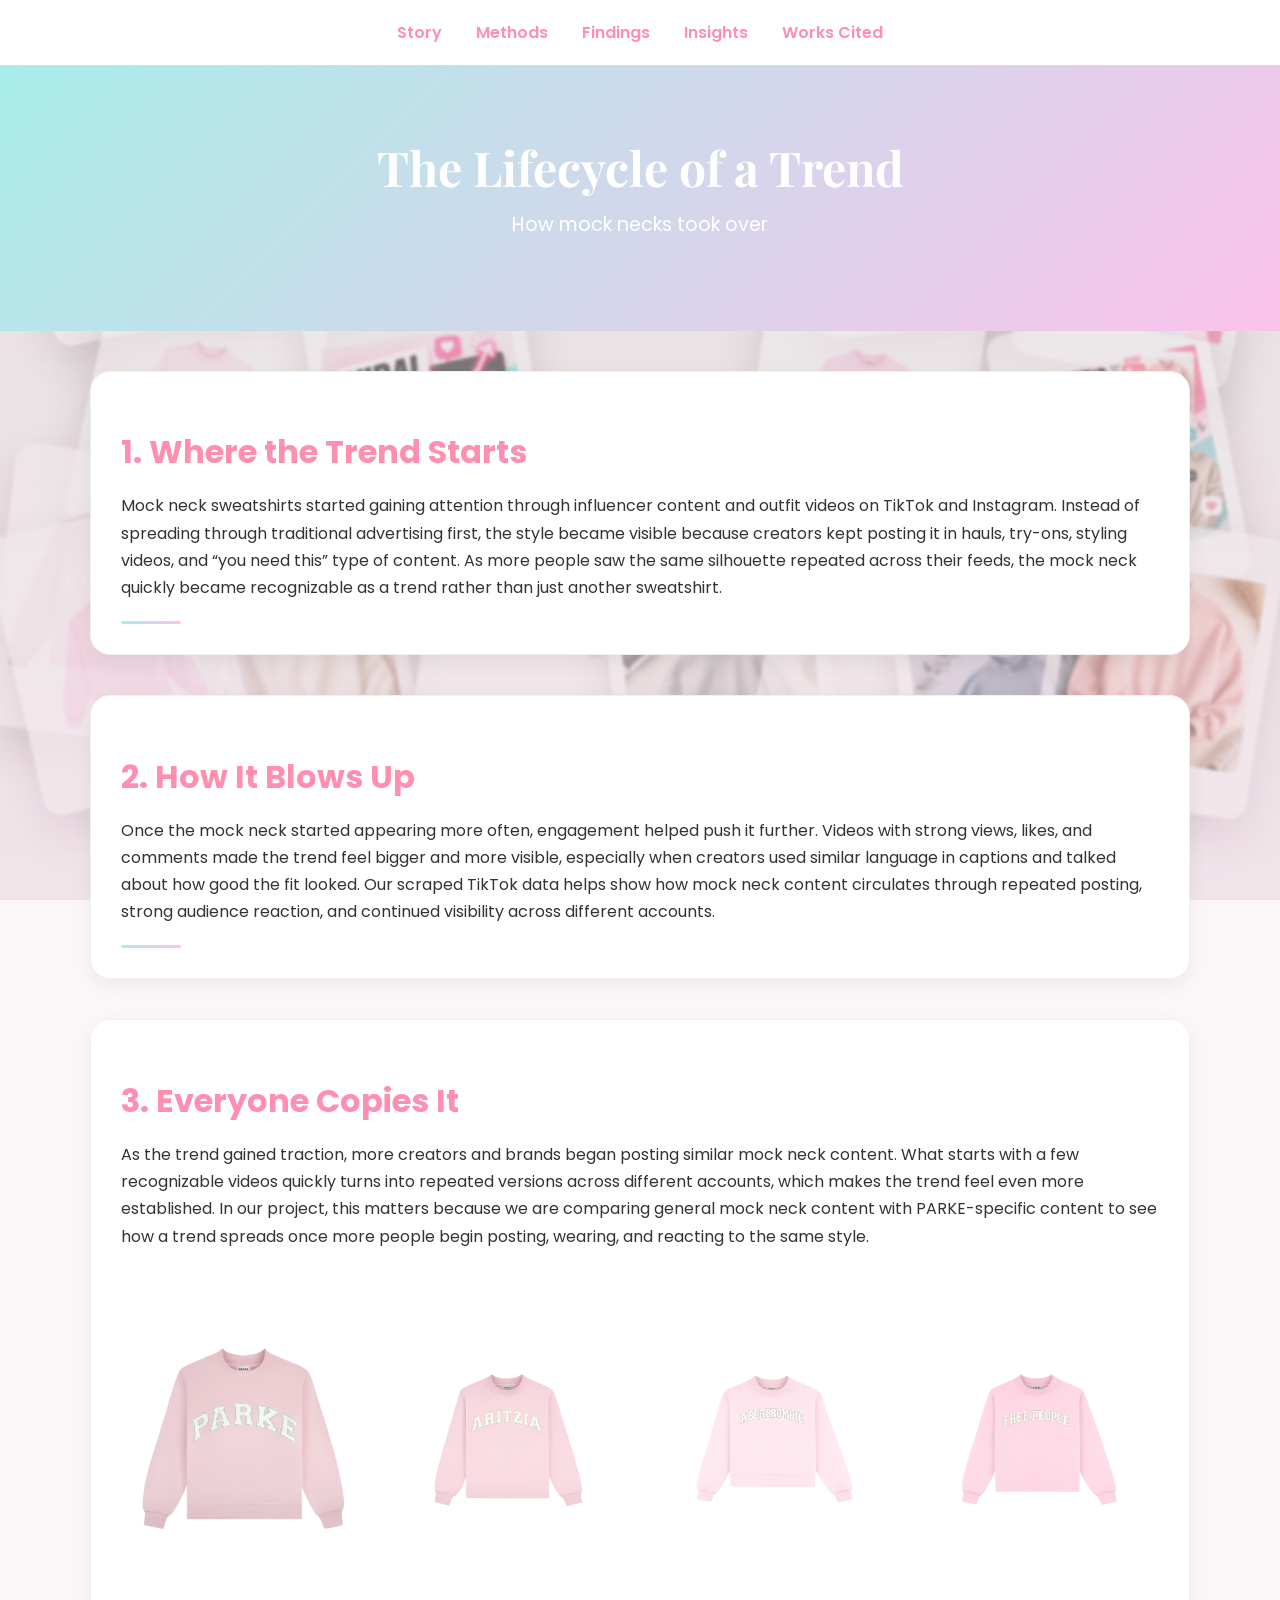
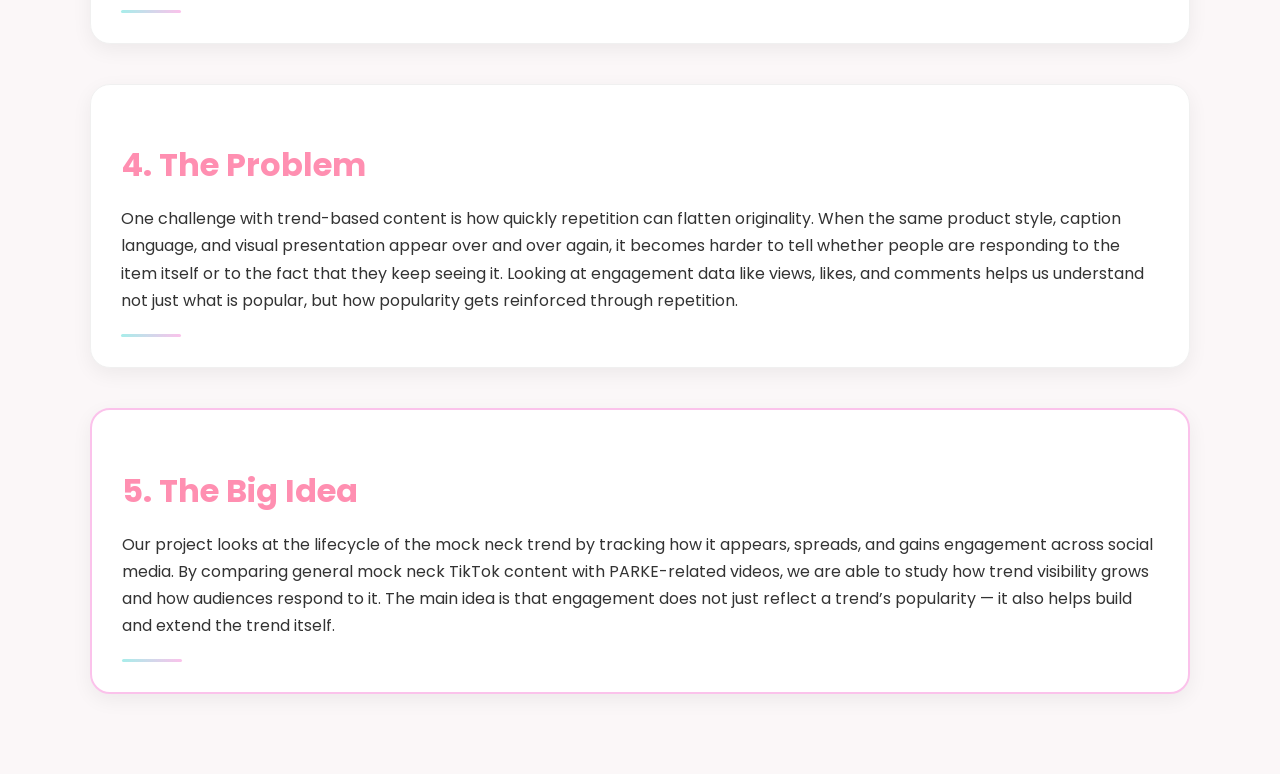
==== commit 2dc36b74: "Add timeline assets and methods timeline Add two timeline images and rebuild the Methods page to inc" ====
--- a/index.html
+++ b/index.html
@@ -116,9 +116,5 @@
     <p>Our project looks at the lifecycle of the mock neck trend by tracking how it appears, spreads, and gains engagement across social media. By comparing general mock neck TikTok content with PARKE-related videos, we are able to study how trend visibility grows and how audiences respond to it. The main idea is that engagement does not just reflect a trend’s popularity — it also helps build and extend the trend itself.</p>
 </section>
 
-  </main>
-<footer class="footer">
-  <p>Created by Halli Shea & Sophia Taglione</p>
-</footer>
 </body>
 </html>
--- a/style.css
+++ b/style.css
@@ -417,81 +417,142 @@
   font-weight: 600;
 }
 
+.timeline-section {
+    text-align: center;
+}
+
+.timeline-section h2 {
+    text-align: center;
+    font-size: 2.4rem;
+    margin-bottom: 20px;
+}
+
+.timeline-section .section-intro {
+    text-align: center;
+    max-width: 950px;
+    margin: 0 auto 55px;
+    line-height: 1.7;
+}
+
 .timeline-bar {
     position: relative;
     display: grid;
     grid-template-columns: repeat(6, 1fr);
-    gap: 20px;
-    margin-top: 30px;
-    padding-top: 30px;
+    gap: 24px;
+    margin-top: 20px;
+    padding-top: 48px;
 }
 
 .timeline-bar::before {
     content: "";
     position: absolute;
-    top: 38px;
-    left: 0;
-    right: 0;
-    height: 4px;
-    background: linear-gradient(to right, #a8edea, #fbc2eb);
-    border-radius: 10px;
+    top: 58px;
+    left: 2%;
+    right: 2%;
+    height: 7px;
+    background: linear-gradient(to right, #a8edea, #c7d2fe, #fbc2eb);
+    border-radius: 999px;
     z-index: 0;
+    box-shadow: 0 6px 18px rgba(255, 143, 177, 0.28);
 }
 
 .timeline-point {
     position: relative;
     text-align: center;
     z-index: 1;
-}
-
-.timeline-dot {
-    width: 18px;
-    height: 18px;
-    background: #ff8fb1;
-    border: 4px solid #ffffff;
+    padding: 0 12px;
+    align-self: start;
+}
+
+.timeline-point:hover {
+    transform: translateY(-8px);
+    box-shadow: 0 16px 34px rgba(255, 143, 177, 0.22);
+}
+
+.timeline-dot,
+.timeline-number {
+    width: 42px;
+    height: 42px;
+    background: linear-gradient(135deg, #a8edea, #ff8fb1);
+    color: #ffffff;
+    border: 5px solid #ffffff;
     border-radius: 50%;
-    margin: 0 auto 18px;
-    box-shadow: 0 0 0 3px rgba(255, 143, 177, 0.18);
+    margin: -21px auto 18px;
+    box-shadow: 0 0 0 5px rgba(255, 143, 177, 0.16);
+    display: flex;
+    align-items: center;
+    justify-content: center;
+    font-weight: 800;
+    font-size: 1rem;
 }
 
 .timeline-point h3 {
     font-size: 1rem;
-    color: #ff8fb1;
-    margin-bottom: 8px;
+    color: #ff7fa8;
+    margin-bottom: 10px;
+    line-height: 1.25;
 }
 
 .timeline-point p {
-    font-size: 0.9rem;
-    line-height: 1.5;
+    font-size: 0.75rem;
+    line-height: 1.55;
     margin: 0 auto;
-    max-width: 160px;
-}
-
-@media (max-width: 950px) {
+    max-width: 165px;
+}
+
+@media (max-width: 1100px) {
+    .timeline-bar {
+        grid-template-columns: repeat(3, 1fr);
+        gap: 35px 24px;
+    }
+
+    .timeline-bar::before {
+        display: none;
+    }
+}
+
+@media (max-width: 700px) {
     .timeline-bar {
         grid-template-columns: 1fr;
         gap: 28px;
-        padding-top: 0;
-    }
-
-    .timeline-bar::before {
-        display: none;
+        padding-top: 10px;
     }
 
     .timeline-point {
-        background: #fff9fc;
-        border: 1px solid #f7dce8;
-        border-radius: 18px;
-        padding: 20px;
-    }
-
-    .timeline-dot {
-        margin-bottom: 12px;
+        padding: 0 22px 24px;
     }
 
     .timeline-point p {
         max-width: 100%;
     }
+}
+
+.timeline-img {
+    width: 78%;
+    height: 175px;
+    object-fit: cover;
+    border-radius: 20px;
+    margin: -200px auto 30px;
+    display: block;
+}
+
+.timeline-section {
+    padding-top: 40px;
+}
+
+.timeline-section h2 {
+    text-align: center;
+    font-size: 4rem;
+    margin-bottom: 30px;
+    line-height: 1;
+}
+
+.timeline-section .section-intro {
+    text-align: center;
+    max-width: 980px;
+    margin: 0 auto 175px;
+    line-height: 1.7;
+    font-size: 1.1rem;
 }
 
 .quote-grid {
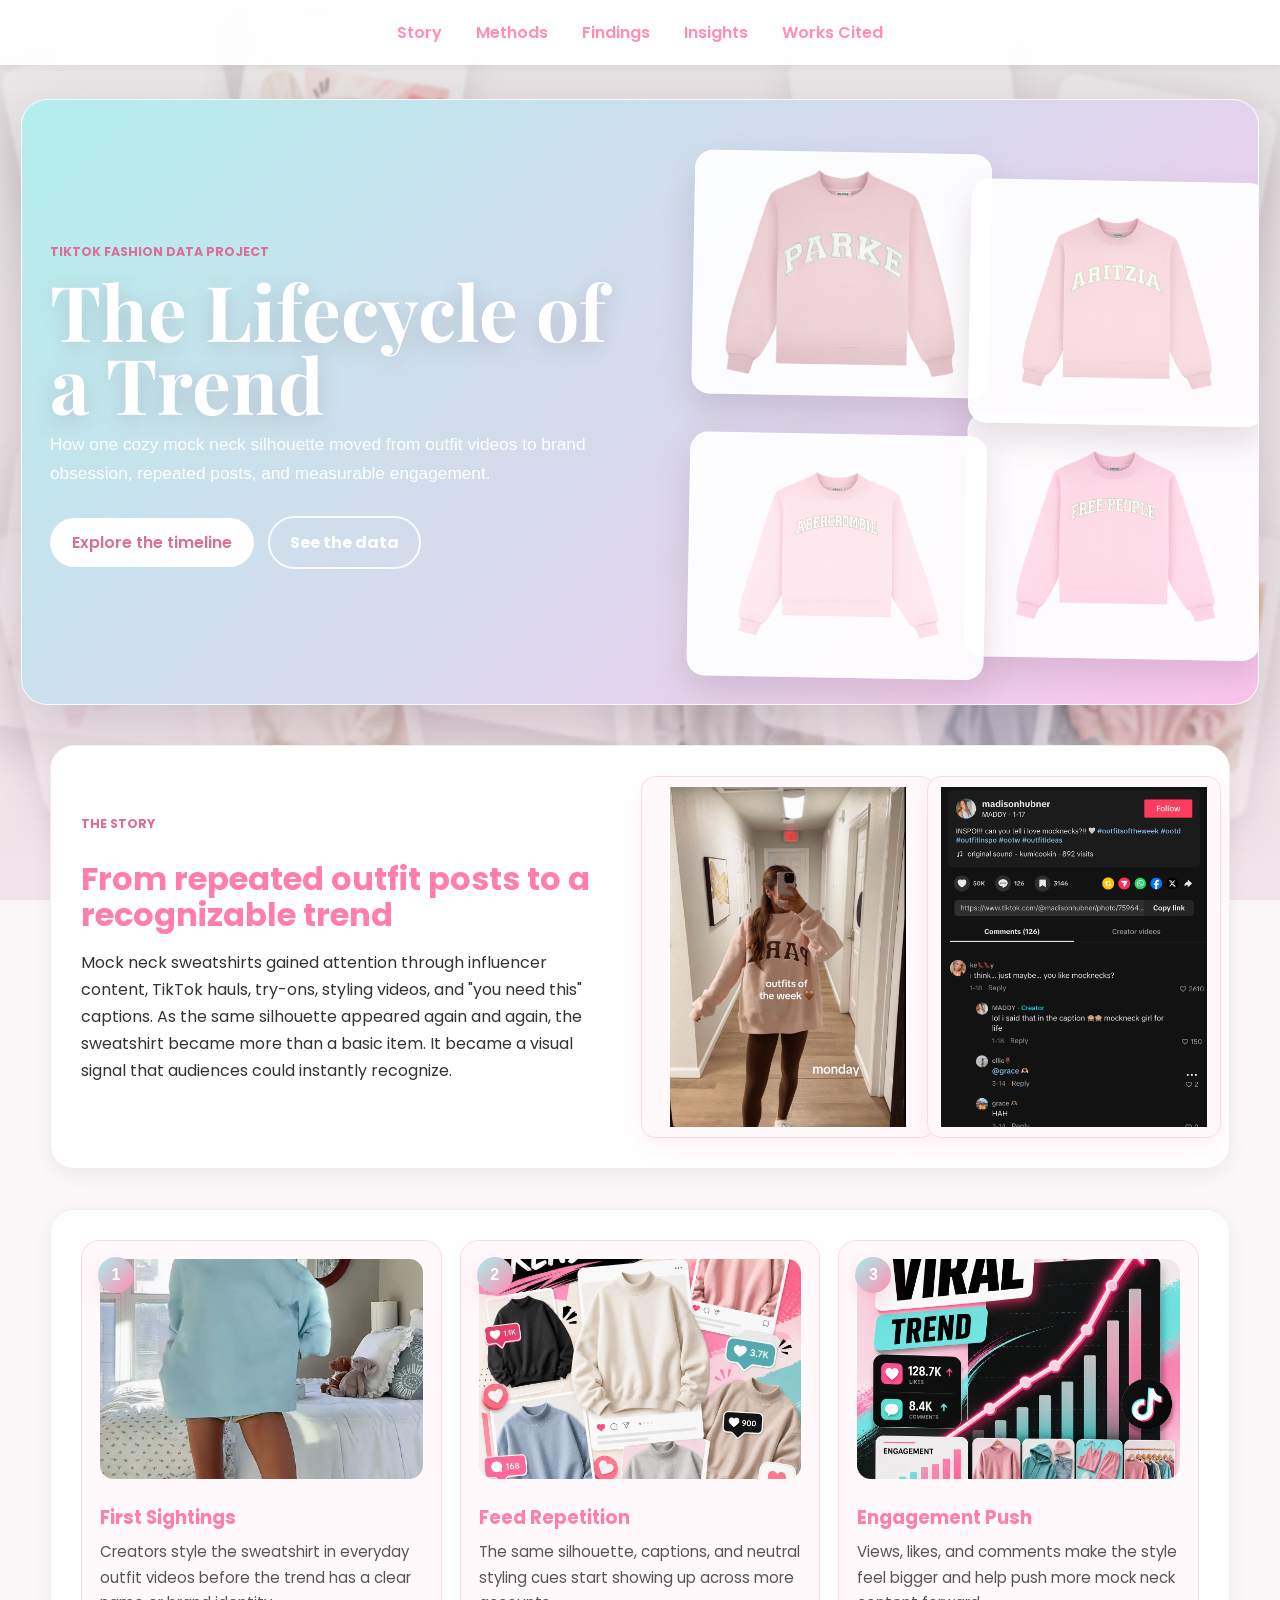
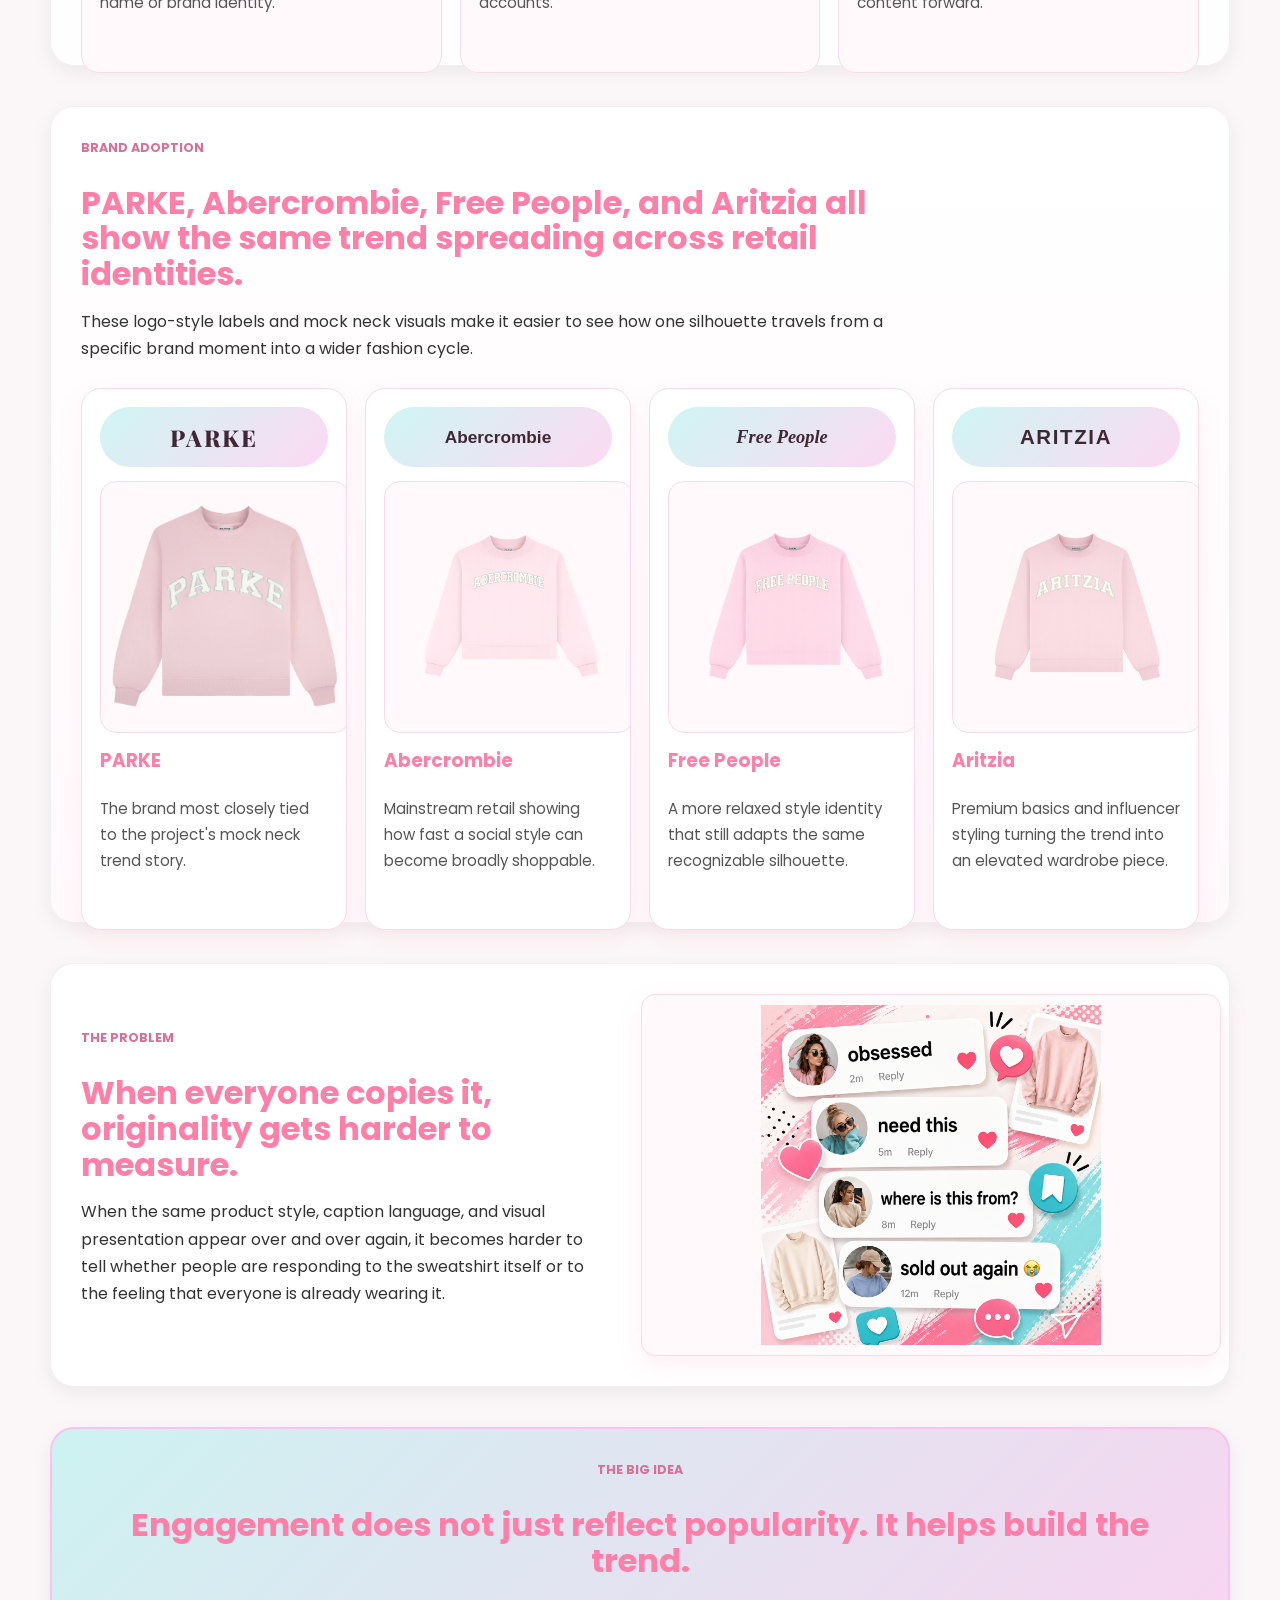
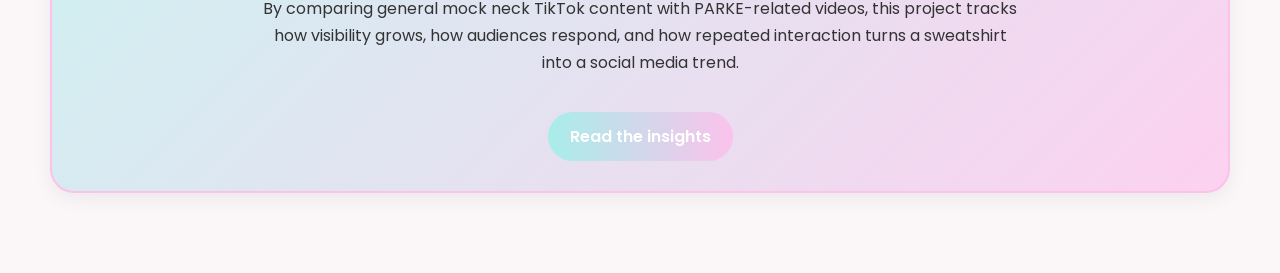
==== commit 12bcc193: "Update index" ====
--- a/index.html
+++ b/index.html
@@ -1,10 +1,10 @@
 <!DOCTYPE html>
 <html lang="en">
 <head>
-<meta charset="UTF-8">
-<meta name="viewport" content="width=device-width, initial-scale=1.0">
-<link rel="stylesheet" href="style.css">
-    <title>Mock Neck Trend Project</title>
+  <meta charset="UTF-8">
+  <meta name="viewport" content="width=device-width, initial-scale=1.0">
+  <link rel="stylesheet" href="style.css">
+  <title>Mock Neck Trend Project</title>
 </head>
 <body class="homepage">
 
@@ -27,7 +27,7 @@
   <img src="images/collage-pink-mockneck.png" alt="">
 </div>
 
-  <nav>
+<nav>
   <a href="index.html">Story</a>
   <a href="methods.html">Methods</a>
   <a href="findings.html">Findings</a>
@@ -35,86 +35,125 @@
   <a href="WorksCited.html">Works Cited</a>
 </nav>
 
-<header>
+<header class="home-hero">
+  <div class="hero-copy">
+    <p class="eyebrow">TikTok fashion data project</p>
     <h1>The Lifecycle of a Trend</h1>
-    <p>How mock necks took over</p>
+    <p>How one cozy mock neck silhouette moved from outfit videos to brand obsession, repeated posts, and measurable engagement.</p>
+    <div class="hero-actions">
+      <a href="methods.html" class="page-button">Explore the timeline</a>
+      <a href="findings.html" class="secondary-button">See the data</a>
+    </div>
+  </div>
+
+  <div class="hero-showcase" aria-label="Mock neck product collage">
+    <img src="images/parkemockneck.webp" alt="PARKE mock neck sweatshirt">
+    <img src="images/aritziamockneck.png" alt="Aritzia mock neck sweatshirt">
+    <img src="images/Abercrombiemockneck.png" alt="Abercrombie mock neck sweatshirt">
+    <img src="images/Freepeople.png" alt="Free People mock neck sweatshirt">
+  </div>
 </header>
 
 <main>
 
-<section>
-    <h2>1. Where the Trend Starts</h2>
-    <p>Mock neck sweatshirts started gaining attention through influencer content and outfit videos on TikTok and Instagram. Instead of spreading through traditional advertising first, the style became visible because creators kept posting it in hauls, try-ons, styling videos, and “you need this” type of content. As more people saw the same silhouette repeated across their feeds, the mock neck quickly became recognizable as a trend rather than just another sweatshirt.</p>
-    
-</section>
+  <section class="home-intro">
+    <div>
+      <p class="eyebrow">The story</p>
+      <h2>From repeated outfit posts to a recognizable trend</h2>
+      <p>Mock neck sweatshirts gained attention through influencer content, TikTok hauls, try-ons, styling videos, and "you need this" captions. As the same silhouette appeared again and again, the sweatshirt became more than a basic item. It became a visual signal that audiences could instantly recognize.</p>
+    </div>
+    <div class="intro-image-stack">
+      <img src="images/OOTD.png" alt="Mock neck outfit of the day example">
+      <img src="images/Caption for OOTD.png" alt="TikTok caption and engagement example">
+    </div>
+  </section>
 
-<section>
-    <h2>2. How It Blows Up</h2>
-    <p>Once the mock neck started appearing more often, engagement helped push it further. Videos with strong views, likes, and comments made the trend feel bigger and more visible, especially when creators used similar language in captions and talked about how good the fit looked. Our scraped TikTok data helps show how mock neck content circulates through repeated posting, strong audience reaction, and continued visibility across different accounts.</p>
-</section>
-
-<section>
-  <h2>3. Everyone Copies It</h2>
-  <p>As the trend gained traction, more creators and brands began posting similar mock neck content. What starts with a few recognizable videos quickly turns into repeated versions across different accounts, which makes the trend feel even more established. In our project, this matters because we are comparing general mock neck content with PARKE-specific content to see how a trend spreads once more people begin posting, wearing, and reacting to the same style.</p>
-
-  <div class="brand-grid">
-
-    <!-- PARKE -->
-    <div class="brand-card">
-      <div class="image-wrap">
-        <img src="images/parkemockneck.webp" alt="PARKE mock neck">
-        <div class="overlay">
-          <h3>PARKE</h3>
-          <p>The brand that started the mock neck trend.</p>
-        </div>
-      </div>
+  <section class="visual-story">
+    <div class="story-step">
+      <span>1</span>
+      <img src="images/Before trend.png" alt="Early mock neck outfit content">
+      <h3>First Sightings</h3>
+      <p>Creators style the sweatshirt in everyday outfit videos before the trend has a clear name or brand identity.</p>
     </div>
 
-    <!-- ARITZIA -->
-    <div class="brand-card">
-      <div class="image-wrap">
-        <img src="images/aritziamockneck.png" alt="Aritzia mock neck">
-        <div class="overlay">
-          <h3>Aritzia</h3>
-          <p>Premium retail adapting influencer-driven trends.</p>
-        </div>
-      </div>
+    <div class="story-step">
+      <span>2</span>
+      <img src="images/collage-trending-feed.png" alt="Mock neck content repeating on social media">
+      <h3>Feed Repetition</h3>
+      <p>The same silhouette, captions, and neutral styling cues start showing up across more accounts.</p>
     </div>
 
-    <!-- ABERCROMBIE -->
-    <div class="brand-card">
-      <div class="image-wrap">
-        <img src="images/Abercrombiemockneck.png" alt="Abercrombie mock neck">
-        <div class="overlay">
-          <h3>Abercrombie</h3>
-          <p>Mainstream retail following fast-moving trends.</p>
-        </div>
-      </div>
+    <div class="story-step">
+      <span>3</span>
+      <img src="images/collage-viral-graph.png" alt="Viral engagement graph collage">
+      <h3>Engagement Push</h3>
+      <p>Views, likes, and comments make the style feel bigger and help push more mock neck content forward.</p>
+    </div>
+  </section>
+
+  <section class="brand-section">
+    <div class="section-heading">
+      <p class="eyebrow">Brand adoption</p>
+      <h2>PARKE, Abercrombie, Free People, and Aritzia all show the same trend spreading across retail identities.</h2>
+      <p>These logo-style labels and mock neck visuals make it easier to see how one silhouette travels from a specific brand moment into a wider fashion cycle.</p>
     </div>
 
-    <!-- FREE PEOPLE -->
-    <div class="brand-card">
-      <div class="image-wrap">
-        <img src="images/Freepeople.png" alt="Free People mock neck">
-        <div class="overlay">
-          <h3>Free People</h3>
-          <p>Shows how trends spread across different style identities.</p>
+    <div class="brand-grid">
+      <article class="brand-card">
+        <div class="brand-logo logo-parke">PARKE</div>
+        <div class="image-wrap">
+          <img src="images/parkemockneck.webp" alt="PARKE mock neck">
         </div>
-      </div>
+        <h3>PARKE</h3>
+        <p>The brand most closely tied to the project's mock neck trend story.</p>
+      </article>
+
+      <article class="brand-card">
+        <div class="brand-logo logo-abercrombie">Abercrombie</div>
+        <div class="image-wrap">
+          <img src="images/Abercrombiemockneck.png" alt="Abercrombie mock neck">
+        </div>
+        <h3>Abercrombie</h3>
+        <p>Mainstream retail showing how fast a social style can become broadly shoppable.</p>
+      </article>
+
+      <article class="brand-card">
+        <div class="brand-logo logo-freepeople">Free People</div>
+        <div class="image-wrap">
+          <img src="images/Freepeople.png" alt="Free People mock neck">
+        </div>
+        <h3>Free People</h3>
+        <p>A more relaxed style identity that still adapts the same recognizable silhouette.</p>
+      </article>
+
+      <article class="brand-card">
+        <div class="brand-logo logo-aritzia">Aritzia</div>
+        <div class="image-wrap">
+          <img src="images/aritziamockneck.png" alt="Aritzia mock neck">
+        </div>
+        <h3>Aritzia</h3>
+        <p>Premium basics and influencer styling turning the trend into an elevated wardrobe piece.</p>
+      </article>
     </div>
+  </section>
 
-  </div>
-</section>
+  <section class="home-split">
+    <div>
+      <p class="eyebrow">The problem</p>
+      <h2>When everyone copies it, originality gets harder to measure.</h2>
+      <p>When the same product style, caption language, and visual presentation appear over and over again, it becomes harder to tell whether people are responding to the sweatshirt itself or to the feeling that everyone is already wearing it.</p>
+    </div>
+    <img src="images/collage-comments.png" alt="Mock neck comments and audience reaction collage">
+  </section>
 
-<section>
-    <h2>4. The Problem</h2>
-    <p>One challenge with trend-based content is how quickly repetition can flatten originality. When the same product style, caption language, and visual presentation appear over and over again, it becomes harder to tell whether people are responding to the item itself or to the fact that they keep seeing it. Looking at engagement data like views, likes, and comments helps us understand not just what is popular, but how popularity gets reinforced through repetition.</p>
-</section>
+  <section class="takeaway-band">
+    <p class="eyebrow">The big idea</p>
+    <h2>Engagement does not just reflect popularity. It helps build the trend.</h2>
+    <p>By comparing general mock neck TikTok content with PARKE-related videos, this project tracks how visibility grows, how audiences respond, and how repeated interaction turns a sweatshirt into a social media trend.</p>
+    <a href="insights.html" class="page-button">Read the insights</a>
+  </section>
 
-<section>
-    <h2>5. The Big Idea</h2>
-    <p>Our project looks at the lifecycle of the mock neck trend by tracking how it appears, spreads, and gains engagement across social media. By comparing general mock neck TikTok content with PARKE-related videos, we are able to study how trend visibility grows and how audiences respond to it. The main idea is that engagement does not just reflect a trend’s popularity — it also helps build and extend the trend itself.</p>
-</section>
+</main>
 
 </body>
 </html>
--- a/style.css
+++ b/style.css
@@ -667,3 +667,343 @@
   color: #666;
   text-align: center;
 }
+
+/* HOME PAGE REFRESH */
+.homepage nav {
+    background: rgba(255, 255, 255, 0.94);
+    backdrop-filter: blur(12px);
+}
+
+.home-hero {
+    display: grid;
+    grid-template-columns: minmax(0, 1fr) minmax(320px, 0.9fr);
+    align-items: center;
+    gap: 42px;
+    max-width: 1180px;
+    margin: 34px auto 0;
+    padding: 54px 28px 48px;
+    background:
+        linear-gradient(135deg, rgba(168, 237, 234, 0.88), rgba(251, 194, 235, 0.94)),
+        #fff9fc;
+    border: 1px solid rgba(255, 255, 255, 0.82);
+    border-radius: 26px;
+    box-shadow: 0 24px 60px rgba(63, 39, 51, 0.18);
+    text-align: left;
+    overflow: hidden;
+}
+
+.hero-copy {
+    max-width: 620px;
+}
+
+.eyebrow {
+    margin: 0 0 12px;
+    color: #d96f95;
+    font-size: 0.78rem;
+    font-weight: 700;
+    letter-spacing: 0;
+    text-transform: uppercase;
+}
+
+.home-hero h1 {
+    color: #ffffff;
+    font-size: clamp(2.6rem, 6vw, 5.4rem);
+    line-height: 0.95;
+    text-shadow: 0 6px 22px rgba(109, 74, 91, 0.22);
+}
+
+.home-hero p:not(.eyebrow) {
+    max-width: 560px;
+    color: #ffffff;
+    font-size: 1.08rem;
+    font-weight: 500;
+}
+
+.hero-actions {
+    display: flex;
+    flex-wrap: wrap;
+    align-items: center;
+    gap: 14px;
+    margin-top: 28px;
+}
+
+.hero-actions .page-button {
+    margin-top: 0;
+    background: #ffffff;
+    color: #d96f95;
+}
+
+.secondary-button {
+    display: inline-block;
+    padding: 12px 20px;
+    border: 2px solid rgba(255, 255, 255, 0.86);
+    border-radius: 999px;
+    color: #ffffff;
+    font-weight: 700;
+    text-decoration: none;
+}
+
+.hero-showcase {
+    display: grid;
+    grid-template-columns: 1fr 1fr;
+    gap: 14px;
+    transform: rotate(1deg);
+}
+
+.hero-showcase img {
+    width: 100%;
+    height: 210px;
+    margin: 0;
+    padding: 16px;
+    object-fit: contain;
+    background: rgba(255, 255, 255, 0.92);
+    border: 1px solid rgba(255, 255, 255, 0.88);
+    border-radius: 18px;
+    box-shadow: 0 16px 34px rgba(92, 64, 79, 0.16);
+}
+
+.hero-showcase img:nth-child(2),
+.hero-showcase img:nth-child(3) {
+    transform: translateY(24px);
+}
+
+.homepage main {
+    max-width: 1180px;
+}
+
+.homepage section {
+    border-radius: 24px;
+}
+
+.homepage section:hover {
+    transform: none;
+}
+
+.homepage section::after {
+    display: none;
+}
+
+.home-intro,
+.home-split {
+    display: grid;
+    grid-template-columns: minmax(0, 0.95fr) minmax(320px, 1fr);
+    align-items: center;
+    gap: 30px;
+}
+
+.home-intro h2,
+.section-heading h2,
+.home-split h2,
+.takeaway-band h2 {
+    color: #ff7fa8;
+    line-height: 1.12;
+}
+
+.intro-image-stack {
+    display: grid;
+    grid-template-columns: 1fr 1fr;
+    gap: 14px;
+}
+
+.intro-image-stack img,
+.home-split img {
+    height: 340px;
+    margin: 0;
+    padding: 10px;
+    object-fit: contain;
+    background: #fff9fc;
+    border: 1px solid #f7dce8;
+    box-shadow: 0 10px 26px rgba(255, 143, 177, 0.13);
+}
+
+.visual-story {
+    display: grid;
+    grid-template-columns: repeat(3, 1fr);
+    gap: 18px;
+    background: rgba(255, 255, 255, 0.88);
+}
+
+.story-step {
+    position: relative;
+    min-height: 100%;
+    padding: 18px;
+    background: #fff9fc;
+    border: 1px solid #f7dce8;
+    border-radius: 18px;
+}
+
+.story-step span {
+    position: absolute;
+    top: 16px;
+    left: 16px;
+    width: 36px;
+    height: 36px;
+    display: flex;
+    align-items: center;
+    justify-content: center;
+    background: linear-gradient(135deg, #a8edea, #ff8fb1);
+    color: #ffffff;
+    border-radius: 50%;
+    font-weight: 800;
+    box-shadow: 0 8px 20px rgba(255, 143, 177, 0.28);
+}
+
+.story-step img {
+    height: 220px;
+    margin: 0 0 18px;
+    object-fit: cover;
+    background: #ffffff;
+}
+
+.story-step h3,
+.brand-card h3 {
+    margin: 0 0 8px;
+    color: #ff7fa8;
+    font-size: 1.15rem;
+}
+
+.story-step p,
+.brand-card p {
+    margin: 0;
+    color: #555;
+    font-size: 0.94rem;
+}
+
+.brand-section {
+    background: linear-gradient(180deg, #ffffff 0%, #fff9fc 100%);
+}
+
+.section-heading {
+    max-width: 860px;
+    margin-bottom: 26px;
+}
+
+.brand-section .brand-grid {
+    grid-template-columns: repeat(4, minmax(0, 1fr));
+    gap: 18px;
+}
+
+.brand-section .brand-card {
+    display: flex;
+    flex-direction: column;
+    gap: 14px;
+    min-height: 100%;
+    padding: 18px;
+    border: 1px solid #f7dce8;
+    border-radius: 20px;
+    background: #ffffff;
+    box-shadow: 0 10px 24px rgba(255, 143, 177, 0.10);
+}
+
+.brand-logo {
+    min-height: 44px;
+    display: flex;
+    align-items: center;
+    justify-content: center;
+    padding: 8px 10px;
+    border-radius: 999px;
+    background: linear-gradient(135deg, rgba(168, 237, 234, 0.55), rgba(251, 194, 235, 0.62));
+    color: #3f2733;
+    font-weight: 800;
+    text-align: center;
+}
+
+.logo-parke {
+    font-family: 'Playfair Display', serif;
+    font-size: 1.45rem;
+    letter-spacing: 0.08em;
+}
+
+.logo-abercrombie {
+    font-size: 1.08rem;
+}
+
+.logo-freepeople {
+    font-family: 'Playfair Display', serif;
+    font-size: 1.15rem;
+    font-style: italic;
+}
+
+.logo-aritzia {
+    font-size: 1.28rem;
+    text-transform: uppercase;
+    letter-spacing: 0.08em;
+}
+
+.brand-section .image-wrap {
+    max-width: none;
+}
+
+.brand-section .image-wrap img {
+    height: 230px;
+    margin: 0;
+    padding: 10px;
+    object-fit: contain;
+    background: #fff9fc;
+    border: 1px solid #f7dce8;
+    border-radius: 16px;
+}
+
+.home-split {
+    background: #ffffff;
+}
+
+.takeaway-band {
+    text-align: center;
+    background:
+        linear-gradient(135deg, rgba(168, 237, 234, 0.58), rgba(251, 194, 235, 0.72)),
+        #fff9fc;
+}
+
+.takeaway-band p {
+    max-width: 760px;
+    margin-left: auto;
+    margin-right: auto;
+}
+
+@media (max-width: 980px) {
+    .home-hero,
+    .home-intro,
+    .home-split {
+        grid-template-columns: 1fr;
+    }
+
+    .brand-section .brand-grid,
+    .visual-story {
+        grid-template-columns: repeat(2, minmax(0, 1fr));
+    }
+}
+
+@media (max-width: 640px) {
+    .home-hero {
+        margin-top: 18px;
+        padding: 38px 20px;
+        border-radius: 0;
+    }
+
+    .hero-showcase,
+    .intro-image-stack,
+    .brand-section .brand-grid,
+    .visual-story {
+        grid-template-columns: 1fr;
+    }
+
+    .hero-showcase img:nth-child(2),
+    .hero-showcase img:nth-child(3) {
+        transform: none;
+    }
+
+    .hero-showcase img,
+    .intro-image-stack img,
+    .home-split img,
+    .story-step img,
+    .brand-section .image-wrap img {
+        height: 240px;
+    }
+
+    .secondary-button,
+    .hero-actions .page-button {
+        width: 100%;
+        text-align: center;
+    }
+}
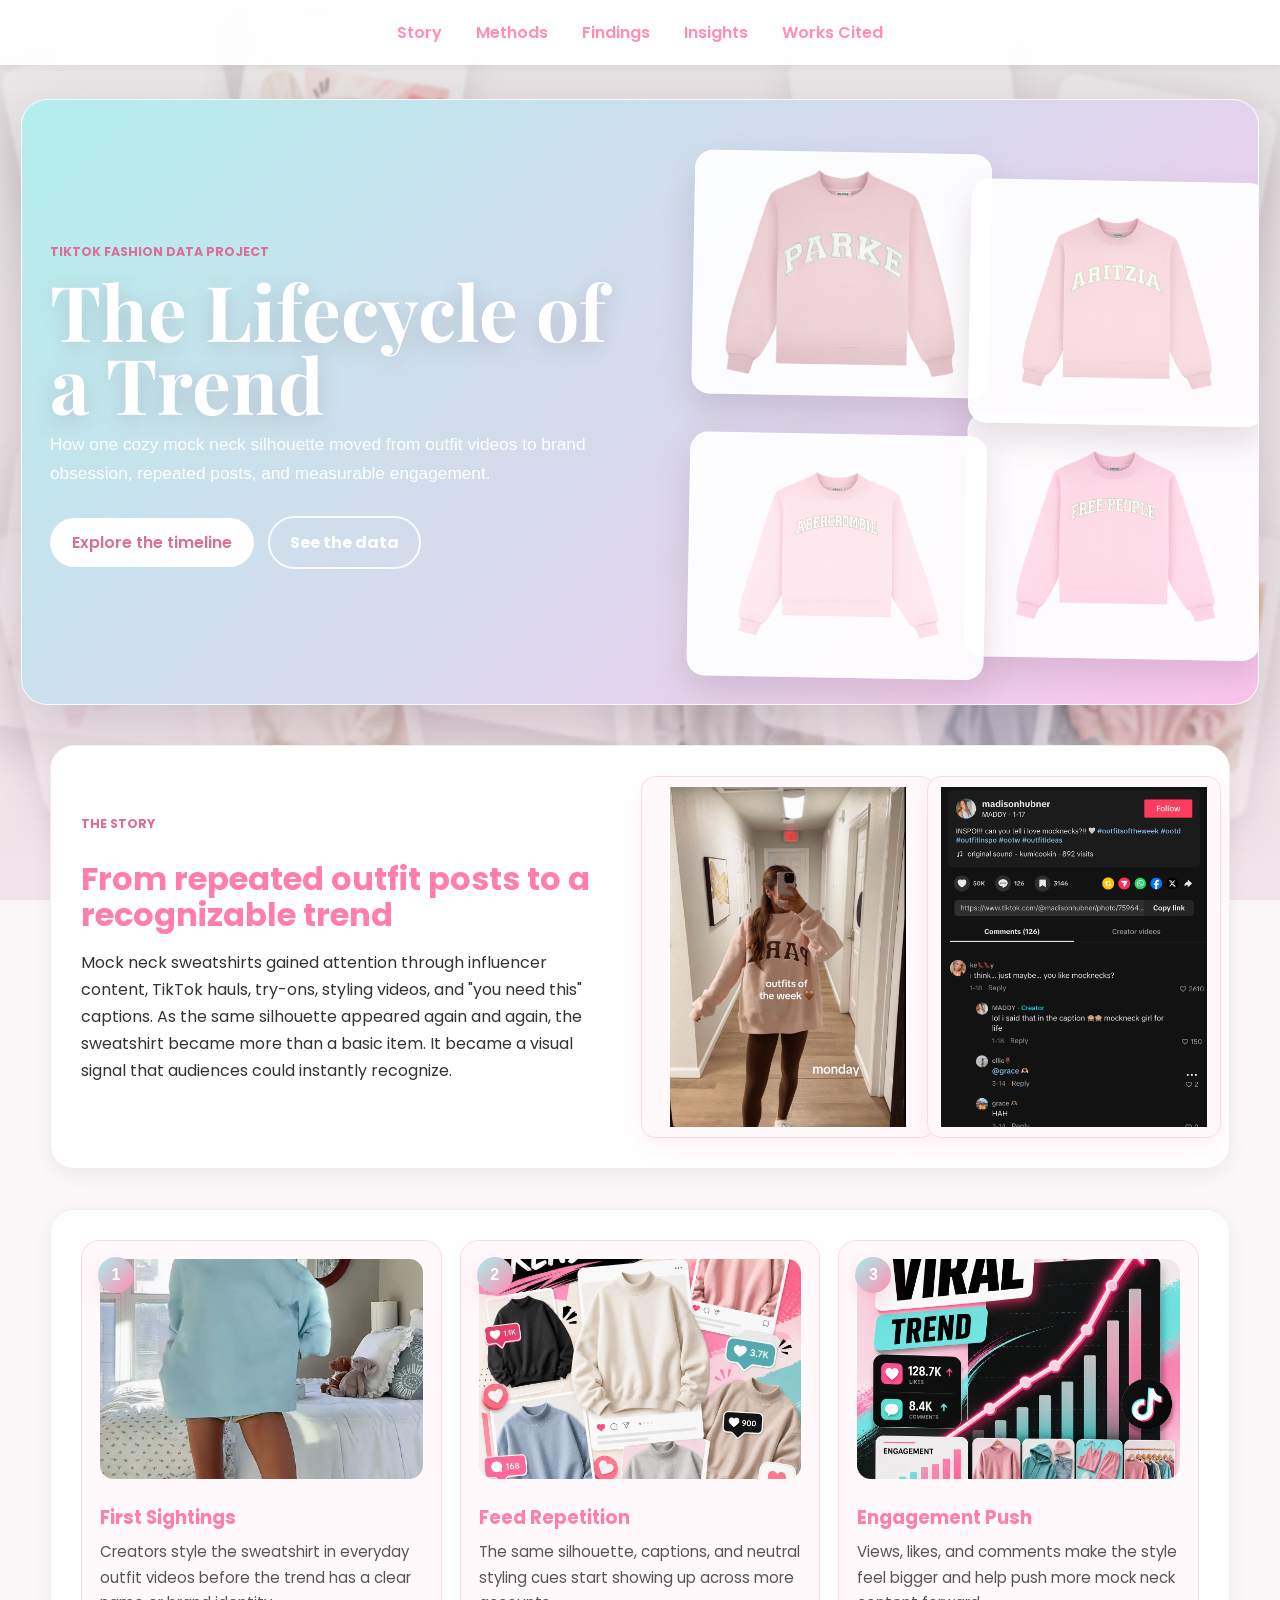
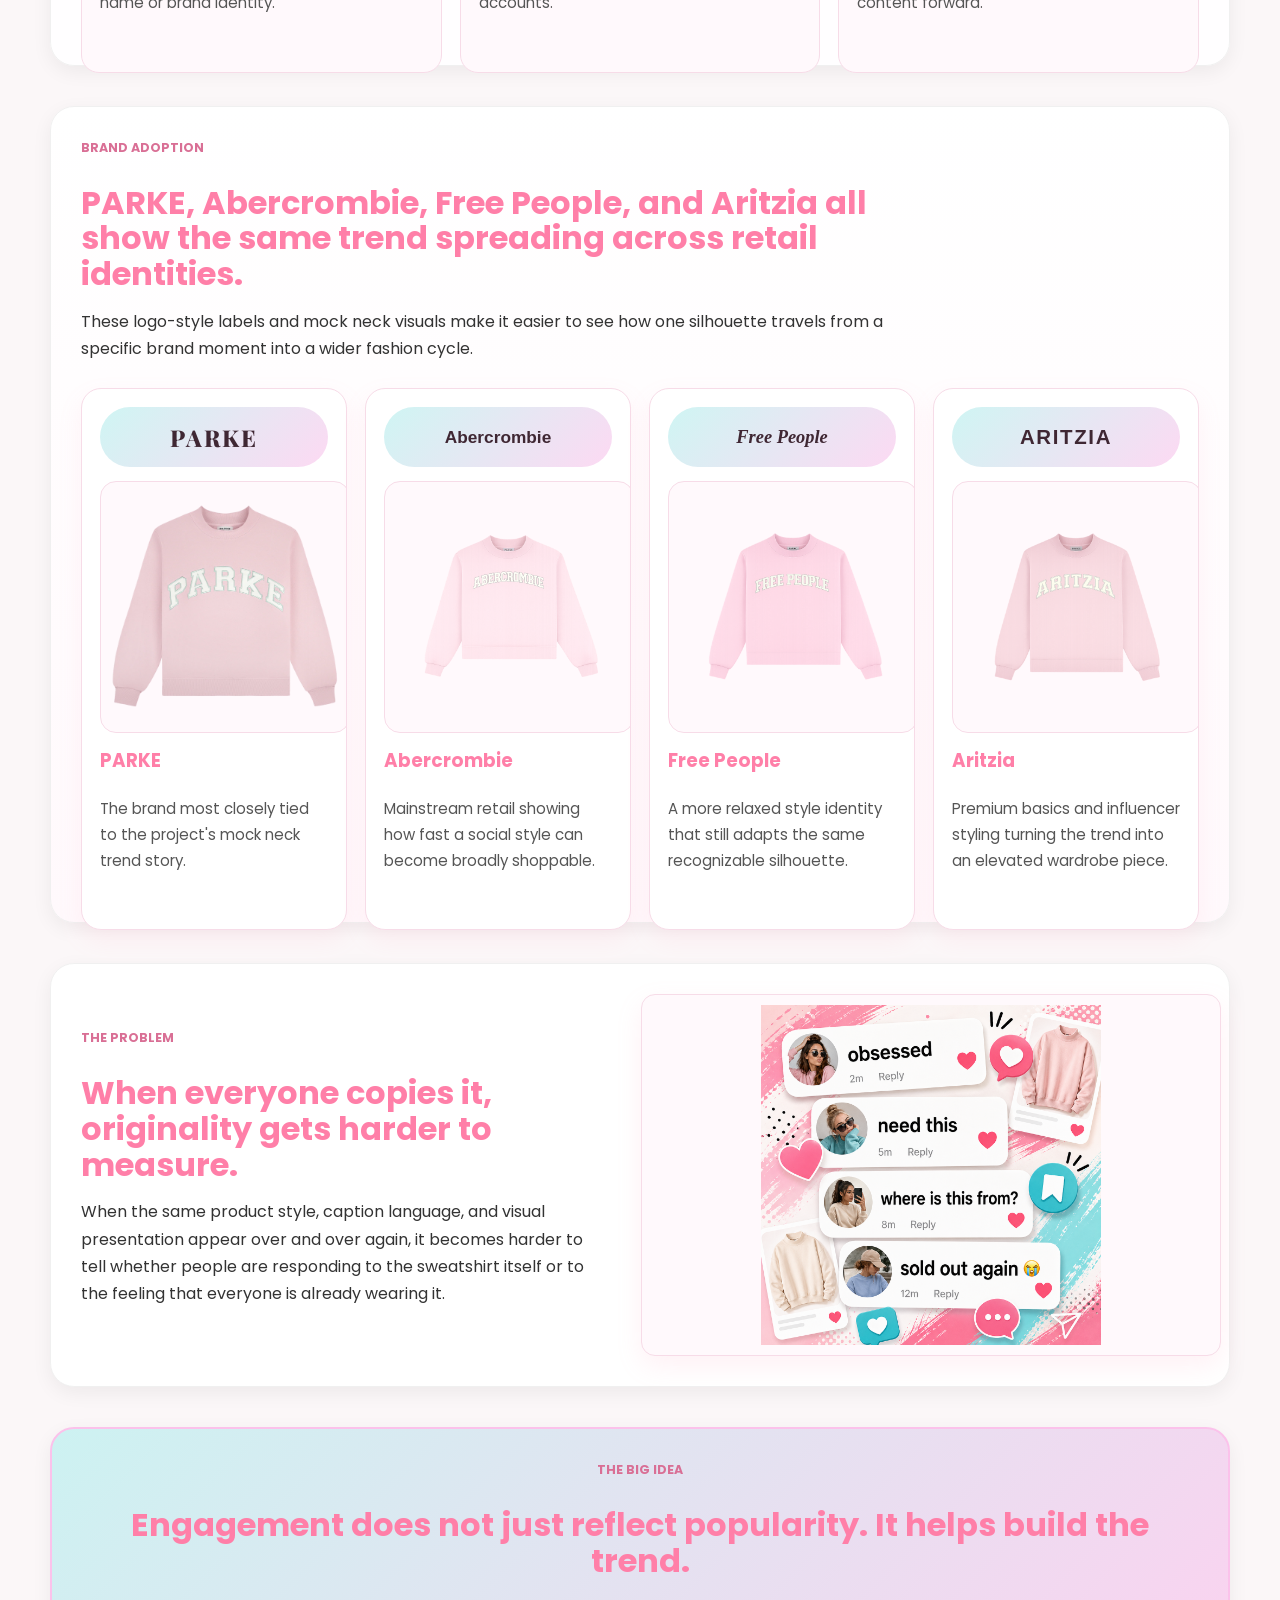
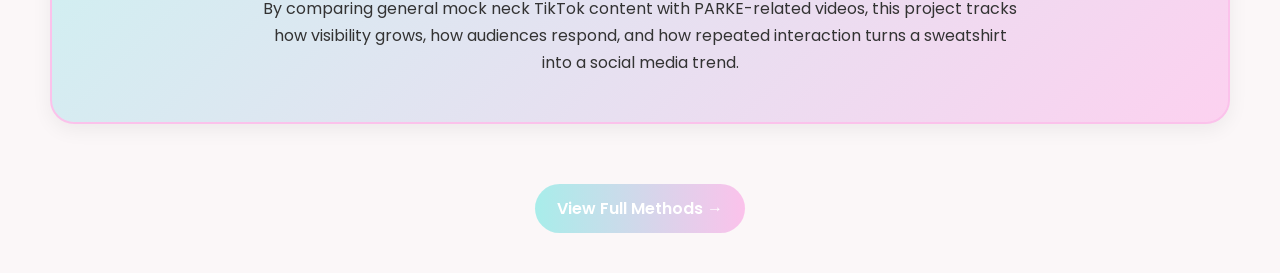
==== commit 03d53f4a: "Add section-box styles and apply to pages Introduce a reusable .section-box component with curved ac" ====
--- a/index.html
+++ b/index.html
@@ -150,8 +150,12 @@
     <p class="eyebrow">The big idea</p>
     <h2>Engagement does not just reflect popularity. It helps build the trend.</h2>
     <p>By comparing general mock neck TikTok content with PARKE-related videos, this project tracks how visibility grows, how audiences respond, and how repeated interaction turns a sweatshirt into a social media trend.</p>
-    <a href="insights.html" class="page-button">Read the insights</a>
   </section>
+
+   <div class="button-wrap">
+    <a href="methods.html" class="page-button">View Full Methods →</a>
+  </div>
+</section>
 
 </main>
 
--- a/style.css
+++ b/style.css
@@ -1007,3 +1007,223 @@
         text-align: center;
     }
 }
+
+
+
+/* Insights page accents */
+.insights-hero {
+  background: linear-gradient(135deg, #a8edea, #fbc2eb);
+}
+
+/* Universal section box with outline + curved left bar */
+.section-box {
+  background: #ffffff;
+  border: 2px solid #fbc2eb;
+  border-radius: 22px;
+  padding: 40px;
+  margin: 40px 0;
+  position: relative;
+  box-shadow: 0 12px 30px rgba(0, 0, 0, 0.04);
+}
+
+/* Curved left accent bar */
+.section-box::before {
+  content: "";
+  position: absolute;
+  left: -14px;
+  top: 18px;
+  bottom: 18px;
+  width: 8px;
+  border-radius: 999px;
+  background: linear-gradient(180deg, #a8edea, #ff8fb1);
+}
+
+/* Accent color options */
+.pink-accent::before {
+  background: linear-gradient(180deg, #ff8fb1, #ffc3d9);
+}
+
+.blue-accent::before {
+  background: linear-gradient(180deg, #a8edea, #b8f2e6);
+}
+
+.purple-accent::before {
+  background: linear-gradient(180deg, #e9d5ff, #c4b5fd);
+}
+
+/* Older section classes — keep spacing but remove extra border-lefts */
+.color-section,
+.highlight-section,
+.final-section {
+  margin-top: 25px;
+}
+
+/* Prevent double-boxing if these are inside section-box */
+.visual-intro-section {
+  background: transparent;
+  border: none;
+  border-radius: 0;
+  padding: 0;
+  margin-bottom: 55px;
+}
+
+/* Trend at a glance */
+.stats-row {
+  display: grid;
+  grid-template-columns: repeat(4, 1fr);
+  gap: 20px;
+  margin-top: 25px;
+}
+
+.stat-card {
+  background: #ffffff;
+  border-radius: 18px;
+  padding: 24px;
+  text-align: center;
+}
+
+.pink-card {
+  border: 2px solid #ffd6e5;
+}
+
+.purple-card {
+  border: 2px solid #e9d5ff;
+}
+
+.blue-card {
+  border: 2px solid #dbeafe;
+}
+
+.green-card {
+  border: 2px solid #dcfce7;
+}
+
+.stat-icon,
+.visual-icon {
+  font-size: 1.8rem;
+  display: block;
+  margin-bottom: 8px;
+}
+
+/* Top visual flow */
+.insight-visual {
+  display: grid;
+  grid-template-columns: 1fr auto 1fr auto 1fr;
+  align-items: center;
+  gap: 18px;
+  margin-top: 1rem;
+}
+
+.visual-card {
+  background: #ffffff;
+  border-radius: 20px;
+  padding: 28px 22px;
+  text-align: center;
+  min-height: 210px;
+  display: flex;
+  flex-direction: column;
+  justify-content: center;
+}
+
+.visibility-card {
+  border: 2px solid #a8edea;
+}
+
+.engagement-card {
+  border: 2px solid #fbc2eb;
+}
+
+.growth-card {
+  border: 2px solid #ffd6e5;
+}
+
+.arrow {
+  font-size: 2.5rem;
+  font-weight: 800;
+  color: #ff8fb1;
+  display: flex;
+  align-items: center;
+  justify-content: center;
+}
+
+.big-label {
+  font-size: 1.5rem;
+  font-weight: 800;
+  color: #ff8fb1;
+  margin: 10px 0;
+}
+
+/* Quotes */
+.colorful-quotes .quote-card {
+  background: #ffffff;
+  border: 2px solid #f7dce8;
+}
+
+/* Cycle section */
+.cycle-row {
+  display: grid;
+  grid-template-columns: repeat(3, 1fr);
+  gap: 1.25rem;
+  margin-top: 1.5rem;
+}
+
+.cycle-card {
+  background: #ffffff;
+  border-radius: 18px;
+  padding: 1.25rem;
+  text-align: center;
+  border: 2px solid #f7dce8;
+}
+
+.cycle-card span {
+  display: inline-flex;
+  align-items: center;
+  justify-content: center;
+  background: linear-gradient(135deg, #a8edea, #ff8fb1);
+  color: white;
+  width: 36px;
+  height: 36px;
+  border-radius: 50%;
+  font-weight: 800;
+  margin-bottom: 10px;
+}
+
+/* Small decorative line */
+.mini-line {
+  width: 70px;
+  height: 4px;
+  border-radius: 999px;
+  background: linear-gradient(90deg, #a8edea, #fbc2eb);
+  margin-top: 24px;
+}
+
+/* Hover polish */
+.colorful-stats .stat-card,
+.visual-card,
+.cycle-card,
+.quote-card {
+  transition: transform 0.25s ease, box-shadow 0.25s ease;
+}
+
+.colorful-stats .stat-card:hover,
+.visual-card:hover,
+.cycle-card:hover,
+.quote-card:hover {
+  transform: translateY(-5px);
+  box-shadow: 0 12px 26px rgba(255, 143, 177, 0.18);
+}
+
+/* Mobile */
+@media (max-width: 900px) {
+  .stats-row {
+    grid-template-columns: repeat(2, 1fr);
+  }
+
+  .insight-visual {
+    grid-template-columns: 1fr;
+  }
+
+  .arrow {
+    transform: rotate(90deg);
+  }
+}
